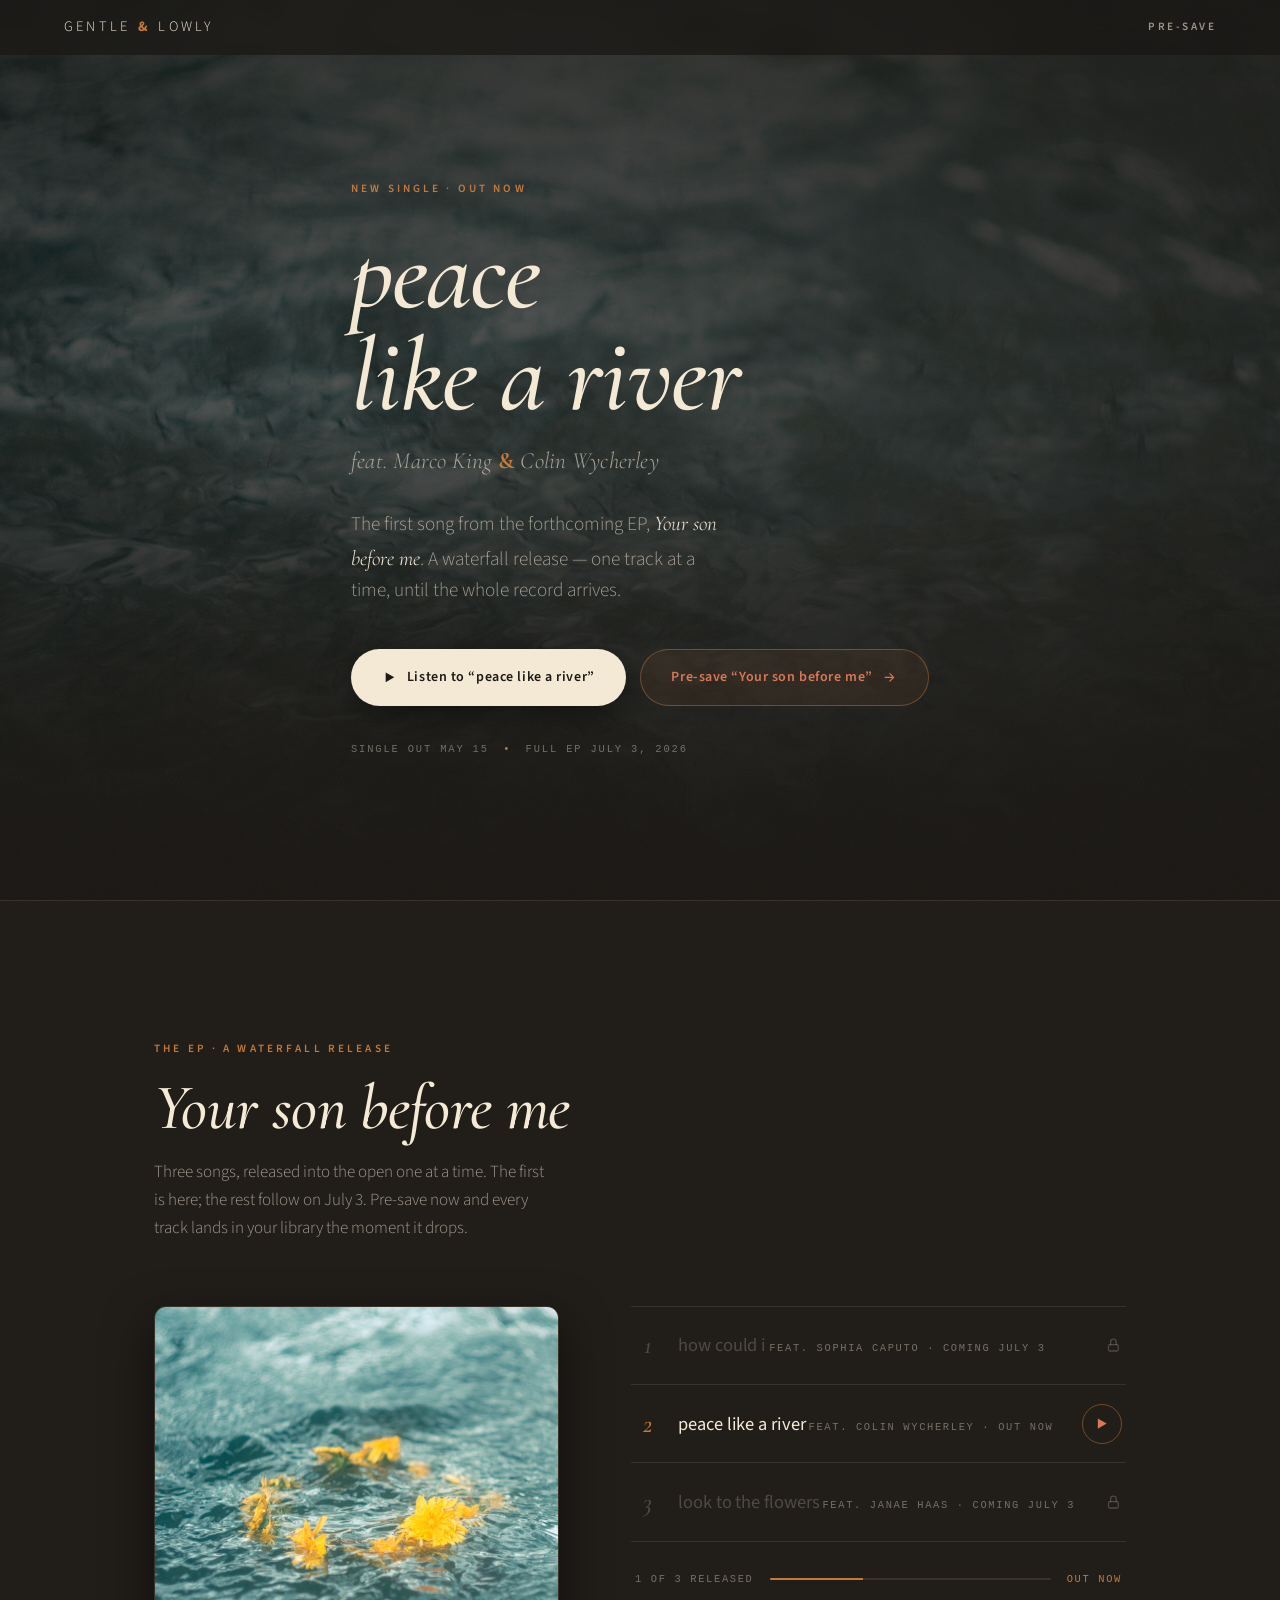
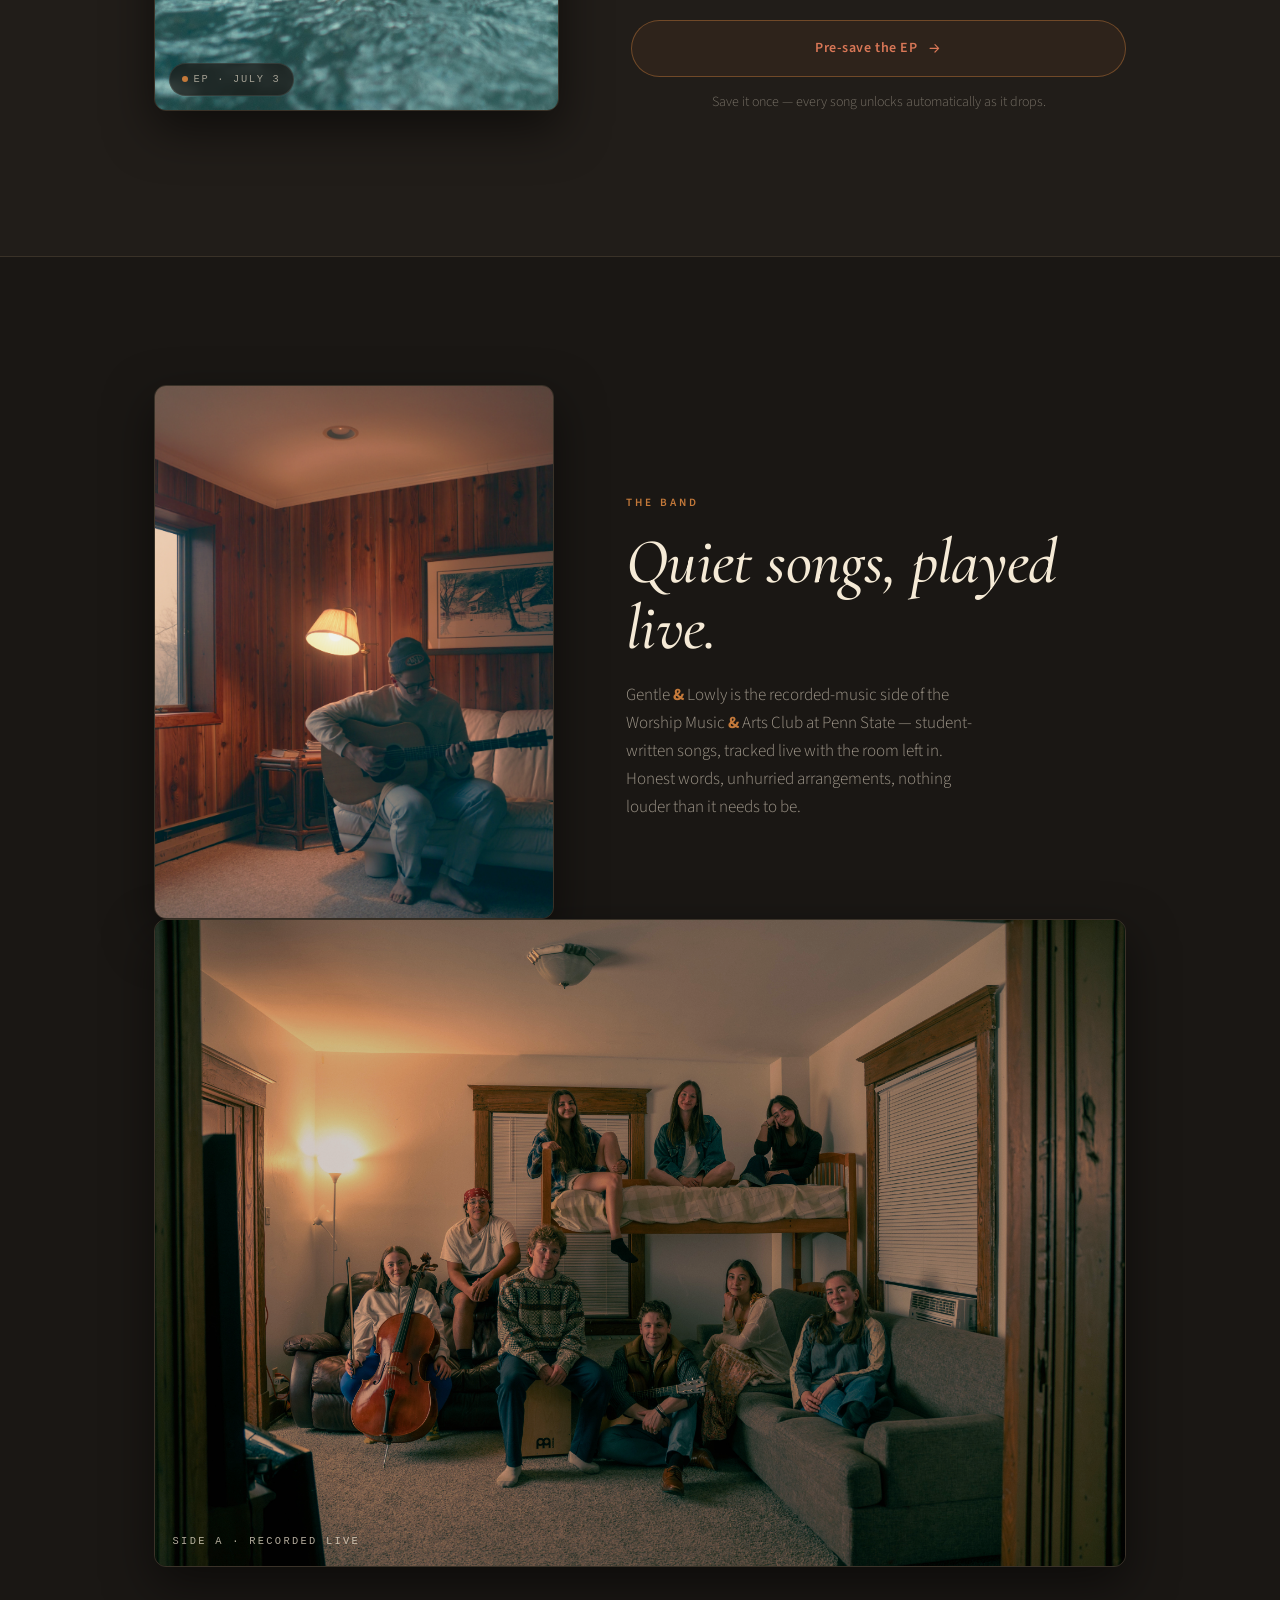
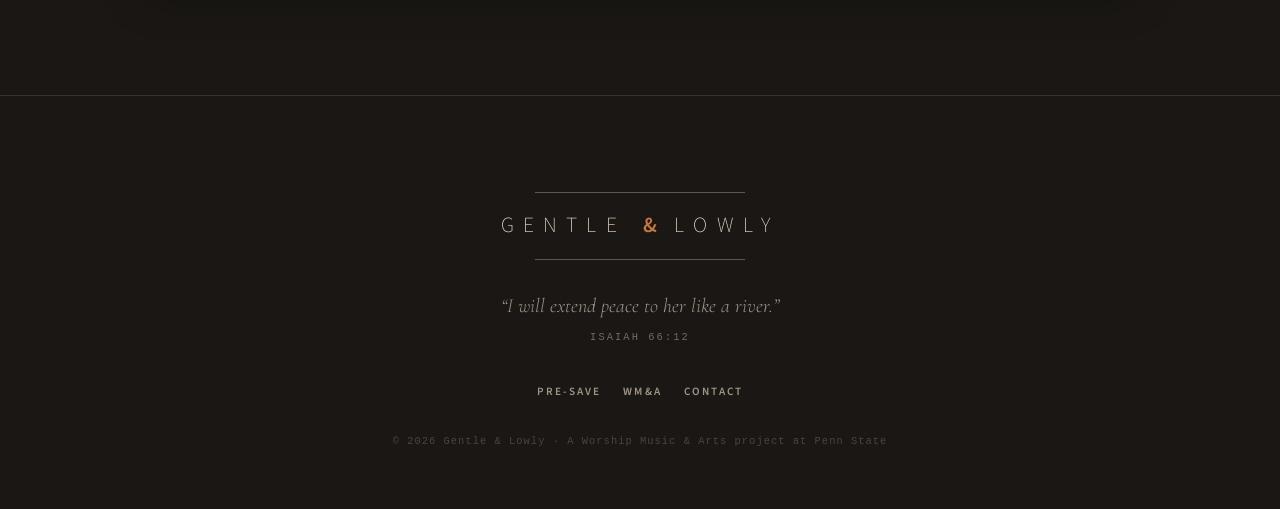
==== index.html @ 9dc660db "Initial build: gentleandlowlyband.com Lightweight static site for Gentle & Lowly's waterfall EP rele" ====
<!DOCTYPE html>
<html lang="en" class="no-js">
<head>
  <meta charset="UTF-8" />
  <!-- Swap no-js → js before paint so animated elements hide only when JS can reveal them. -->
  <script>document.documentElement.classList.replace('no-js','js');</script>
  <meta name="viewport" content="width=device-width, initial-scale=1" />
  <title>Gentle &amp; Lowly — Your son before me</title>
  <meta name="description" content="Gentle &amp; Lowly — the new single 'peace like a river' is out now. The full EP, 'Your son before me', arrives July 3. Pre-save it now." />
  <meta name="theme-color" content="#1a1714" />

  <!-- Open Graph / social -->
  <meta property="og:type" content="music.album" />
  <meta property="og:title" content="Gentle &amp; Lowly — Your son before me" />
  <meta property="og:description" content="'peace like a river' is out now. The EP arrives July 3. Pre-save it." />
  <meta property="og:image" content="img/your-son-before-me.jpg" />
  <meta name="twitter:card" content="summary_large_image" />

  <link rel="icon" href="img/notehead-ripples-white.svg" type="image/svg+xml" />
  <link rel="preload" as="image" href="img/peace-like-a-river.jpg" />
  <link rel="stylesheet" href="css/styles.css" />
</head>
<body>

  <!-- ════════════════════════════ NAV ════════════════════════════ -->
  <nav class="nav" aria-label="Primary">
    <a class="wordmark" href="/" aria-label="Gentle and Lowly — home">
      GENTLE <span class="amp">&amp;</span> LOWLY
    </a>
    <a class="nav__link" href="/presave" target="_blank" rel="noopener">Pre-save</a>
  </nav>

  <!-- ════════════════════════════ HERO (billboard) ════════════════ -->
  <header class="hero">
    <div class="hero__bg" aria-hidden="true"></div>
    <div class="hero__veil" aria-hidden="true"></div>

    <div class="wrap hero__inner">
      <p class="eyebrow hero__eyebrow reveal" data-d="1">New single &middot; Out now</p>

      <h1 class="hero__title reveal" data-d="2">peace<br />like a river</h1>

      <p class="hero__credit reveal" data-d="2">feat. Marco King <span class="amp">&amp;</span> Colin Wycherley</p>

      <p class="hero__sub reveal" data-d="3">
        The first song from the forthcoming EP,
        <em>Your son before me</em>. A waterfall release &mdash;
        one track at a time, until the whole record arrives.
      </p>

      <!-- Dual CTA -->
      <div class="hero__cta reveal" data-d="4">
        <!-- PRIMARY: Listen to the live single. href is the real smartlink
             (no-JS safe); data-listen-link keeps it in sync with LISTEN_URL. -->
        <a class="btn btn--primary"
           href="https://distrokid.com/hyperfollow/gentleandlowly/peace-like-a-river-feat-marco-king--colin-wycherley?ref=release"
           data-listen-link
           target="_blank" rel="noopener">
          <svg class="ico" viewBox="0 0 24 24" fill="none" stroke="currentColor" stroke-width="1.9" stroke-linecap="round" stroke-linejoin="round" aria-hidden="true"><polygon points="6 4 20 12 6 20 6 4" fill="currentColor" stroke="none"/></svg>
          Listen to &ldquo;peace like a river&rdquo;
        </a>

        <!-- SECONDARY: Pre-save the EP (vanity URL → DistroKid HyperFollow) -->
        <a class="btn btn--ghost"
           href="/presave"
           target="_blank" rel="noopener">
          Pre-save &ldquo;Your son before me&rdquo;
          <svg class="ico" viewBox="0 0 24 24" fill="none" stroke="currentColor" stroke-width="1.9" stroke-linecap="round" stroke-linejoin="round" aria-hidden="true"><path d="M5 12h14M13 6l6 6-6 6"/></svg>
        </a>
      </div>

      <p class="hero__meta reveal" data-d="5">
        Single out May 15 <span class="dot">&bull;</span> Full EP July 3, 2026
      </p>
    </div>
  </header>

  <!-- ════════════════════════════ EP HUB (waterfall) ══════════════ -->
  <section class="ep" id="ep" aria-labelledby="ep-title">
    <div class="wrap">
      <div class="ep__head inview">
        <p class="eyebrow">The EP &middot; A waterfall release</p>
        <h2 class="ep__title" id="ep-title">Your son before me</h2>
        <p class="ep__intro">
          Three songs, released into the open one at a time. The first is
          here; the rest follow on July 3. Pre-save now and every track lands
          in your library the moment it drops.
        </p>
      </div>

      <div class="ep__grid">
        <!-- Cover art -->
        <figure class="cover inview" style="margin:0;">
          <img src="img/your-son-before-me.jpg"
               width="927" height="927"
               alt="Your son before me — EP cover. Sunlit water in soft ripples." />
          <figcaption class="cover__tag"><span class="dot"></span> EP &middot; July 3</figcaption>
        </figure>

        <!-- Tracklist + actions -->
        <div class="inview">
          <!--
            ═══ WATERFALL UPDATE POINTS ═══════════════════════════════
            As each track is released, change its <li> from .track--locked
            to .track--live, give it a real href, and swap the lock icon
            for the .track__play circle. Update the .ep__progress width
            (in css/styles.css → .ep__progress .bar > span) and the
            "1 of 3" / countdown copy below.
            ───────────────────────────────────────────────────────────
          -->
          <ol class="tracklist">

            <!-- TRACK 1 — LOCKED / UPCOMING -->
            <li class="track track--locked">
              <span class="track__num">1</span>
              <div class="track__body">
                <span class="track__title">how could i</span>
                <span class="track__meta">feat. Sophia Caputo &middot; Coming July 3</span>
              </div>
              <span class="track__state track__lock" aria-label="Locked — releases July 3">
                <svg class="ico" viewBox="0 0 24 24" fill="none" stroke="currentColor" stroke-width="1.8" stroke-linecap="round" stroke-linejoin="round" aria-hidden="true"><rect x="5" y="11" width="14" height="9" rx="2"/><path d="M8 11V7a4 4 0 0 1 8 0v4"/></svg>
              </span>
            </li>

            <!-- TRACK 2 — RELEASED / LIVE (the first single) -->
            <li class="track track--live"
                onclick="window.openListen && window.openListen(event)">
              <span class="track__num">2</span>
              <a class="track__body"
                 href="https://distrokid.com/hyperfollow/gentleandlowly/peace-like-a-river-feat-marco-king--colin-wycherley?ref=release"
                 data-listen-link target="_blank" rel="noopener"
                 style="text-decoration:none;">
                <span class="track__title">peace like a river</span>
                <span class="track__meta">feat. Colin Wycherley &middot; Out now</span>
              </a>
              <span class="track__state">
                <span class="track__play" aria-label="Play peace like a river">
                  <svg class="ico" viewBox="0 0 24 24" aria-hidden="true"><polygon points="6 4 20 12 6 20 6 4" fill="currentColor"/></svg>
                </span>
              </span>
            </li>

            <!-- TRACK 3 — LOCKED / UPCOMING -->
            <li class="track track--locked">
              <span class="track__num">3</span>
              <div class="track__body">
                <span class="track__title">look to the flowers</span>
                <span class="track__meta">feat. Janae Haas &middot; Coming July 3</span>
              </div>
              <span class="track__state track__lock" aria-label="Locked — releases July 3">
                <svg class="ico" viewBox="0 0 24 24" fill="none" stroke="currentColor" stroke-width="1.8" stroke-linecap="round" stroke-linejoin="round" aria-hidden="true"><rect x="5" y="11" width="14" height="9" rx="2"/><path d="M8 11V7a4 4 0 0 1 8 0v4"/></svg>
              </span>
            </li>
          </ol>

          <!-- Waterfall progress -->
          <div class="ep__progress" aria-hidden="true">
            <span>1 of 3 released</span>
            <span class="bar"><span></span></span>
            <span class="countdown" data-countdown>July 3</span>
          </div>

          <!-- Pre-save EP CTA → DistroKid HyperFollow -->
          <div class="ep__cta">
            <a class="btn btn--ghost"
               href="https://distrokid.com/hyperfollow/gentleandlowly/your-son-before-me?ref=release"
               target="_blank" rel="noopener">
              Pre-save the EP
              <svg class="ico" viewBox="0 0 24 24" fill="none" stroke="currentColor" stroke-width="1.9" stroke-linecap="round" stroke-linejoin="round" aria-hidden="true"><path d="M5 12h14M13 6l6 6-6 6"/></svg>
            </a>
            <p class="ep__note">Save it once &mdash; every song unlocks automatically as it drops.</p>
          </div>
        </div>
      </div>
    </div>
  </section>

  <!-- ════════════════════════════ THE BAND ════════════════════════ -->
  <section class="band" id="band" aria-labelledby="band-title">
    <div class="wrap">
      <div class="band__grid">
        <figure class="band__portrait inview" style="margin:0;">
          <img src="img/guitar.jpg"
               width="540" height="960"
               alt="A Gentle & Lowly member playing acoustic guitar in warm lamplight." />
        </figure>
        <div class="inview">
          <p class="eyebrow">The band</p>
          <h2 class="band__title" id="band-title">Quiet songs, played live.</h2>
          <p class="band__bio">
            Gentle <span class="amp">&amp;</span> Lowly is the recorded-music side of the
            Worship Music <span class="amp">&amp;</span> Arts Club at Penn State &mdash;
            student-written songs, tracked live with the room left in. Honest words,
            unhurried arrangements, nothing louder than it needs to be.
          </p>
        </div>
      </div>

      <figure class="band__wide inview" style="margin:0;">
        <img src="img/band-photo.jpg"
             width="1200" height="800"
             alt="The Gentle & Lowly ensemble gathered in a warm-lit room with their instruments." />
        <figcaption class="band__cap">Side A &middot; recorded live</figcaption>
      </figure>
    </div>
  </section>

  <!-- ════════════════════════════ FOOTER ══════════════════════════ -->
  <footer class="foot">
    <div class="wrap">
      <div class="foot__mark inview">GENTLE <span class="amp">&amp;</span> LOWLY</div>

      <blockquote class="foot__verse inview">
        &ldquo;I will extend peace to her like a river.&rdquo;
        <cite>Isaiah 66:12</cite>
      </blockquote>

      <nav class="foot__links" aria-label="Footer">
        <a href="/presave" target="_blank" rel="noopener">Pre-save</a>
        <a href="https://wmaac.org" target="_blank" rel="noopener">WM&amp;A</a>
        <a href="mailto:hello@wmaac.org">Contact</a>
      </nav>

      <p class="foot__fine">
        &copy; 2026 Gentle &amp; Lowly &middot; A Worship Music &amp; Arts project at Penn State
      </p>
    </div>
  </footer>

  <!-- ──────────────────────────────────────────────────────────────
       Progressive enhancement only. The page is fully functional
       without JS: reveals fall back to visible, the EP CTA is a plain
       link. JS adds the staggered entrance, scroll-in, and countdown.
       ────────────────────────────────────────────────────────────── -->
  <script>
    (function () {
      var doc = document.documentElement;

      // 1 ▸ Listen link — single source of truth for "peace like a river".
      //     Set this to the streaming smartlink once you have it.
      var LISTEN_URL = "https://distrokid.com/hyperfollow/gentleandlowly/peace-like-a-river-feat-marco-king--colin-wycherley?ref=release";
      document.querySelectorAll('[data-listen-link]').forEach(function (a) {
        a.setAttribute('href', LISTEN_URL);
      });
      window.openListen = function (e) {
        if (e.target.closest('a')) return; // let real links handle themselves
        window.open(LISTEN_URL, '_blank', 'noopener');
      };

      // 2 ▸ Orchestrated page-load reveal
      requestAnimationFrame(function () { doc.classList.add('is-ready'); document.body.classList.add('is-ready'); });

      // 3 ▸ Scroll-in for lower sections
      if ('IntersectionObserver' in window) {
        var io = new IntersectionObserver(function (entries) {
          entries.forEach(function (en) {
            if (en.isIntersecting) { en.target.classList.add('seen'); io.unobserve(en.target); }
          });
        }, { threshold: 0.18 });
        document.querySelectorAll('.inview').forEach(function (el) { io.observe(el); });
      } else {
        document.querySelectorAll('.inview').forEach(function (el) { el.classList.add('seen'); });
      }

      // 4 ▸ Sticky-nav hairline on scroll
      var nav = document.querySelector('.nav');
      var onScroll = function () { nav.dataset.scrolled = (window.scrollY > 24) ? 'true' : 'false'; };
      onScroll(); window.addEventListener('scroll', onScroll, { passive: true });

      // 5 ▸ Countdown to the EP drop (quiet, optional)
      var DROP = new Date('2026-07-03T00:00:00');
      var cd = document.querySelector('[data-countdown]');
      if (cd) {
        var days = Math.ceil((DROP - new Date()) / 86400000);
        if (days > 1) cd.textContent = days + ' days';
        else if (days === 1) cd.textContent = 'Tomorrow';
        else cd.textContent = 'Out now';
      }
    })();
  </script>
</body>
</html>
---- css/styles.css ----
/* ============================================================
   GENTLE & LOWLY — gentleandlowlyband.com
   ------------------------------------------------------------
   The music sub-brand of Worship Music & Arts Club (Penn State).
   Espresso canvas · cream ink · amber "&" · Cormorant + Source Sans.
   Whispered, spacious, hymnal. The "&" is the identity.

   Design tokens mirror the WM&A Design System
   (.claude/skills/WMA Design System/colors_and_type.css).
   ============================================================ */

/* ---------- Local variable fonts (offline-safe) ---------- */
@font-face {
  font-family: 'Source Sans 3';
  src: url('../fonts/SourceSans3-VariableFont_wght.ttf') format('truetype-variations');
  font-weight: 200 900; font-style: normal; font-display: swap;
}
@font-face {
  font-family: 'Source Sans 3';
  src: url('../fonts/SourceSans3-Italic-VariableFont_wght.ttf') format('truetype-variations');
  font-weight: 200 900; font-style: italic; font-display: swap;
}
@font-face {
  font-family: 'Cormorant Garamond';
  src: url('../fonts/CormorantGaramond-VariableFont_wght.ttf') format('truetype-variations');
  font-weight: 300 700; font-style: normal; font-display: swap;
}
@font-face {
  font-family: 'Cormorant Garamond';
  src: url('../fonts/CormorantGaramond-Italic-VariableFont_wght.ttf') format('truetype-variations');
  font-weight: 300 700; font-style: italic; font-display: swap;
}

/* ---------- Tokens ---------- */
:root {
  /* G&L palette */
  --espresso:     #1a1714;   /* canvas */
  --espresso-2:   #211d19;   /* deeper section break */
  --card:         #242019;   /* elevated surface */
  --border:       #3a3228;   /* warm-brown hairline */
  --border-soft:  rgba(245, 234, 214, 0.10);
  --cream:        #f5ead6;   /* ink */
  --cream-2:      rgba(245, 234, 214, 0.60);  /* body / secondary */
  --cream-3:      rgba(245, 234, 214, 0.40);  /* captions */
  --cream-4:      rgba(245, 234, 214, 0.22);  /* faint / locked */
  --amber:        #c4793a;   /* the "&", accent, hover */
  --amber-bright: #d97757;   /* lift on hover */

  /* type */
  --font-display: 'Cormorant Garamond', Georgia, 'Times New Roman', serif;
  --font-body:    'Source Sans 3', -apple-system, BlinkMacSystemFont, 'Segoe UI', system-ui, sans-serif;
  --font-mono:    ui-monospace, 'SF Mono', 'Courier New', monospace;

  /* fluid scale — display leans large, body small/quiet */
  --fs-hero:    clamp(2.8rem, 9vw, 6.5rem);
  --fs-display: clamp(2.2rem, 5.5vw, 4rem);
  --fs-h3:      clamp(1.1rem, 2.4vw, 1.4rem);
  --fs-body:    1.0625rem;
  --fs-sm:      0.875rem;
  --fs-eyebrow: 0.7rem;
  --fs-micro:   0.65rem;

  /* motion */
  --ease:       cubic-bezier(0.4, 0, 0.2, 1);
  --ease-out:   cubic-bezier(0.22, 1, 0.36, 1);
  --dur:        220ms;
  --dur-slow:   520ms;

  /* rhythm */
  --max:  1100px;
  --gut:  clamp(1.25rem, 5vw, 4rem);
}

/* ---------- Reset ---------- */
*, *::before, *::after { box-sizing: border-box; }
html { -webkit-text-size-adjust: 100%; scroll-behavior: smooth; }
body {
  margin: 0;
  background: var(--espresso);
  color: var(--cream);
  font-family: var(--font-body);
  font-size: var(--fs-body);
  font-weight: 300;
  line-height: 1.65;
  -webkit-font-smoothing: antialiased;
  -moz-osx-font-smoothing: grayscale;
  text-rendering: optimizeLegibility;
  overflow-x: hidden;
}
img { display: block; max-width: 100%; height: auto; }
a { color: inherit; text-decoration: none; }
::selection { background: var(--amber); color: var(--espresso); }

/* Paper-grain overlay — material, not gradient. Fixed, non-interactive. */
body::after {
  content: "";
  position: fixed; inset: 0;
  pointer-events: none;
  z-index: 9;
  opacity: 0.035;
  background-image: url("data:image/svg+xml,%3Csvg xmlns='http://www.w3.org/2000/svg' width='160' height='160'%3E%3Cfilter id='n'%3E%3CfeTurbulence type='fractalNoise' baseFrequency='0.85' numOctaves='3' stitchTiles='stitch'/%3E%3C/filter%3E%3Crect width='100%25' height='100%25' filter='url(%23n)'/%3E%3C/svg%3E");
}

/* ---------- Shared atoms ---------- */
.eyebrow {
  font-family: var(--font-body);
  font-size: var(--fs-eyebrow);
  font-weight: 600;
  letter-spacing: 0.28em;
  text-transform: uppercase;
  color: var(--amber);
}
.eyebrow .amp { color: var(--amber); font-weight: 700; }

.amp { color: var(--amber); font-weight: 700; }  /* the hero glyph */

.wrap { max-width: var(--max); margin-inline: auto; padding-inline: var(--gut); }

/* ---------- Wordmark (canonical G&L compact) ---------- */
.wordmark {
  font-family: var(--font-body);
  font-weight: 300;
  letter-spacing: 0.22em;
  text-transform: uppercase;
  color: var(--cream);
  font-size: 0.9rem;
  line-height: 1;
  white-space: nowrap;
}
.wordmark .amp { margin: 0 0.1em; }

/* ============================================================
   NAV — minimal sticky bar
   ============================================================ */
.nav {
  position: fixed; top: 0; left: 0; right: 0;
  z-index: 20;
  display: flex; align-items: center; justify-content: space-between;
  padding: 1.1rem var(--gut);
  background: rgba(26, 23, 20, 0.72);
  backdrop-filter: blur(12px);
  -webkit-backdrop-filter: blur(12px);
  border-bottom: 1px solid transparent;
  transition: border-color var(--dur) var(--ease), background var(--dur) var(--ease);
}
.nav[data-scrolled="true"] { border-bottom-color: var(--border); }
.nav__link {
  font-size: var(--fs-eyebrow);
  font-weight: 600;
  letter-spacing: 0.22em;
  text-transform: uppercase;
  color: var(--cream-2);
  transition: color var(--dur) var(--ease);
}
.nav__link:hover { color: var(--amber); }

/* ============================================================
   HERO — the billboard
   ============================================================ */
.hero {
  position: relative;
  min-height: 100svh;
  display: flex; align-items: center;
  padding: 8rem 0 5rem;
  overflow: hidden;
}
/* atmospheric water image — low opacity, heavy espresso vignette so
   the type stays high-contrast and distraction-free */
.hero__bg {
  position: absolute; inset: 0;
  background: url('../img/peace-like-a-river.jpg') center 38% / cover no-repeat;
  opacity: 0.5;
  transform: scale(1.06);
  animation: drift 26s var(--ease) infinite alternate;
  z-index: 0;
}
.hero__veil {
  position: absolute; inset: 0; z-index: 1;
  background:
    radial-gradient(120% 90% at 30% 40%, transparent 0%, rgba(26,23,20,0.55) 60%, rgba(26,23,20,0.92) 100%),
    linear-gradient(180deg, rgba(26,23,20,0.55) 0%, rgba(26,23,20,0.35) 45%, var(--espresso) 100%);
}
.hero__inner { position: relative; z-index: 2; max-width: 760px; }

.hero__eyebrow { margin: 0 0 1.6rem; }
.hero__title {
  font-family: var(--font-display);
  font-style: italic;
  font-weight: 500;
  font-size: var(--fs-hero);
  line-height: 0.98;
  letter-spacing: -0.01em;
  margin: 0;
  color: var(--cream);
  text-shadow: 0 2px 40px rgba(0,0,0,0.45);
}
.hero__sub {
  margin: 1.6rem 0 0;
  max-width: 42ch;
  font-weight: 300;
  font-size: clamp(1rem, 2vw, 1.2rem);
  color: var(--cream-2);
}
.hero__sub em { font-family: var(--font-display); font-style: italic; color: var(--cream); font-size: 1.1em; }
.hero__credit {
  margin: 0.9rem 0 0;
  font-family: var(--font-display);
  font-style: italic;
  font-size: clamp(1.05rem, 2.4vw, 1.45rem);
  color: var(--cream-2);
  letter-spacing: 0.01em;
}
.hero__credit .amp { font-style: normal; }

.hero__cta {
  display: flex; flex-wrap: wrap; gap: 0.9rem;
  margin-top: 2.6rem;
}
.hero__meta {
  margin-top: 2.2rem;
  font-family: var(--font-mono);
  font-size: var(--fs-micro);
  letter-spacing: 0.18em;
  text-transform: uppercase;
  color: var(--cream-3);
}
.hero__meta .dot { color: var(--amber); margin: 0 0.6em; }

/* ---------- Buttons ---------- */
.btn {
  --pad-y: 1rem; --pad-x: 1.9rem;
  display: inline-flex; align-items: center; gap: 0.7em;
  padding: var(--pad-y) var(--pad-x);
  border-radius: 9999px;
  font-family: var(--font-body);
  font-size: var(--fs-sm);
  font-weight: 600;
  letter-spacing: 0.04em;
  cursor: pointer;
  border: 1px solid transparent;
  transition: transform var(--dur) var(--ease),
              background var(--dur) var(--ease),
              color var(--dur) var(--ease),
              border-color var(--dur) var(--ease),
              box-shadow var(--dur) var(--ease);
  will-change: transform;
}
.btn:hover { transform: translateY(-2px); }
.btn:focus-visible { outline: none; box-shadow: 0 0 0 3px rgba(196,121,58,0.5); }
.btn .ico { width: 1.05em; height: 1.05em; flex-shrink: 0; }

/* primary — cream solid, max contrast (Listen now) */
.btn--primary {
  background: var(--cream);
  color: var(--espresso);
  box-shadow: 0 8px 32px rgba(0,0,0,0.45);
}
.btn--primary:hover { background: var(--amber-bright); color: var(--espresso); }

/* secondary — amber ghost (Pre-save) */
.btn--ghost {
  background: rgba(196,121,58,0.08);
  color: var(--amber-bright);
  border-color: rgba(196,121,58,0.45);
}
.btn--ghost:hover {
  background: var(--amber);
  border-color: var(--amber);
  color: var(--espresso);
}

/* ============================================================
   EP HUB — the waterfall section
   ============================================================ */
.ep {
  position: relative;
  padding: clamp(4rem, 10vw, 8rem) 0;
  background: var(--espresso-2);
  border-top: 1px solid var(--border);
}
.ep__head { max-width: 640px; margin-bottom: clamp(2.5rem, 6vw, 4rem); }
.ep__title {
  font-family: var(--font-display);
  font-style: italic;
  font-weight: 500;
  font-size: var(--fs-display);
  line-height: 1.02;
  letter-spacing: -0.01em;
  margin: 1rem 0 0;
}
.ep__intro { margin: 1.1rem 0 0; max-width: 50ch; color: var(--cream-2); font-weight: 300; }

.ep__grid {
  display: grid;
  grid-template-columns: minmax(0, 0.9fr) minmax(0, 1.1fr);
  gap: clamp(2rem, 6vw, 4.5rem);
  align-items: start;
}

/* cover art — minimalist square frame */
.cover {
  position: relative;
  border-radius: 12px;
  overflow: hidden;
  border: 1px solid var(--border);
  box-shadow: 0 18px 48px rgba(0,0,0,0.55);
  aspect-ratio: 1 / 1;
  background: var(--card);
}
.cover img { width: 100%; height: 100%; object-fit: cover; }
.cover__tag {
  position: absolute; left: 0.85rem; bottom: 0.85rem;
  display: inline-flex; align-items: center; gap: 0.5em;
  padding: 0.45rem 0.8rem;
  border-radius: 9999px;
  background: rgba(26,23,20,0.72);
  backdrop-filter: blur(8px); -webkit-backdrop-filter: blur(8px);
  font-family: var(--font-mono);
  font-size: var(--fs-micro);
  letter-spacing: 0.16em;
  text-transform: uppercase;
  color: var(--cream-2);
  border: 1px solid var(--border-soft);
}
.cover__tag .dot { width: 6px; height: 6px; border-radius: 50%; background: var(--amber); }

/* ---------- Tracklist ---------- */
.tracklist { list-style: none; margin: 0; padding: 0; }
.track {
  display: flex; align-items: center; gap: 1.1rem;
  padding: 1.1rem 0.25rem;
  border-bottom: 1px solid var(--border-soft);
  transition: padding-left var(--dur) var(--ease);
}
.track:first-child { border-top: 1px solid var(--border-soft); }
.track__num {
  font-family: var(--font-display);
  font-style: italic;
  font-size: 1.6rem;
  font-weight: 500;
  color: var(--cream-3);
  width: 1.6rem; flex-shrink: 0; text-align: center;
}
.track__body { flex: 1; min-width: 0; }
.track__title {
  font-size: 1.15rem;
  font-weight: 400;
  letter-spacing: -0.005em;
  color: var(--cream);
}
.track__meta {
  font-family: var(--font-mono);
  font-size: var(--fs-micro);
  letter-spacing: 0.16em;
  text-transform: uppercase;
  color: var(--cream-3);
  margin-top: 0.25rem;
}
.track__state { flex-shrink: 0; display: inline-flex; align-items: center; }

/* active / released track is a link */
.track--live { cursor: pointer; }
.track--live:hover { padding-left: 0.9rem; }
.track--live:hover .track__title { color: var(--amber-bright); }
.track--live .track__num { color: var(--amber); }
.track--live .track__play {
  width: 2.5rem; height: 2.5rem; border-radius: 50%;
  display: grid; place-items: center;
  border: 1px solid rgba(196,121,58,0.5);
  color: var(--amber-bright);
  transition: background var(--dur) var(--ease), color var(--dur) var(--ease), border-color var(--dur) var(--ease);
}
.track--live:hover .track__play { background: var(--amber); color: var(--espresso); border-color: var(--amber); }
.track--live .track__play .ico { width: 0.95rem; height: 0.95rem; }

/* locked / upcoming tracks */
.track--locked { color: var(--cream-4); }
.track--locked .track__num,
.track--locked .track__title { color: var(--cream-4); }
.track--locked .track__lock { color: var(--cream-4); }
.track--locked .track__lock .ico { width: 1.05rem; height: 1.05rem; }

/* waterfall progress + EP CTA */
.ep__progress {
  display: flex; align-items: center; gap: 1rem;
  margin: 1.8rem 0.25rem 2rem;
  font-family: var(--font-mono);
  font-size: var(--fs-micro);
  letter-spacing: 0.16em;
  text-transform: uppercase;
  color: var(--cream-3);
}
.ep__progress .bar {
  flex: 1; height: 2px; border-radius: 2px;
  background: var(--border);
  position: relative; overflow: hidden;
}
.ep__progress .bar > span {
  position: absolute; inset: 0 auto 0 0;
  width: 33.3%;
  background: var(--amber);
}
.ep__progress .countdown { color: var(--amber); }

.ep__cta { margin-top: 0.5rem; }
.ep__cta .btn { width: 100%; justify-content: center; }
.ep__note {
  margin-top: 0.9rem;
  font-size: var(--fs-sm);
  color: var(--cream-3);
  text-align: center;
}

/* ============================================================
   THE BAND
   ============================================================ */
.band {
  padding: clamp(4rem, 10vw, 8rem) 0;
  border-top: 1px solid var(--border);
}
.band__grid {
  display: grid;
  grid-template-columns: 0.8fr 1fr;
  gap: clamp(2rem, 6vw, 4.5rem);
  align-items: center;
}
.band__portrait {
  border-radius: 12px; overflow: hidden;
  border: 1px solid var(--border);
  box-shadow: 0 18px 48px rgba(0,0,0,0.5);
  aspect-ratio: 3 / 4; background: var(--card);
}
.band__portrait img { width: 100%; height: 100%; object-fit: cover; object-position: center 22%; filter: brightness(0.95); }
.band__title {
  font-family: var(--font-display);
  font-style: italic; font-weight: 500;
  font-size: var(--fs-display);
  line-height: 1.04; letter-spacing: -0.01em;
  margin: 1rem 0 0;
}
.band__bio { margin: 1.2rem 0 0; max-width: 46ch; color: var(--cream-2); font-weight: 300; }
.band__wide {
  position: relative;
  margin-top: clamp(2rem, 5vw, 3.5rem);
  border-radius: 12px; overflow: hidden;
  border: 1px solid var(--border);
  box-shadow: 0 18px 48px rgba(0,0,0,0.5);
}
.band__wide img { width: 100%; height: auto; display: block; filter: brightness(0.82); }
.band__cap {
  position: absolute; left: 1.1rem; bottom: 1rem;
  font-family: var(--font-mono);
  font-size: var(--fs-micro);
  letter-spacing: 0.22em; text-transform: uppercase;
  color: rgba(245,234,214,0.72);
}

/* ============================================================
   FOOTER
   ============================================================ */
.foot {
  padding: clamp(3.5rem, 8vw, 6rem) 0 3rem;
  border-top: 1px solid var(--border);
  text-align: center;
}
/* record-label lockup with rules above + below */
.foot__mark {
  font-family: var(--font-body);
  font-weight: 200;
  font-size: clamp(1rem, 3vw, 1.35rem);
  letter-spacing: 0.42em;
  text-transform: uppercase;
  color: var(--cream);
  display: inline-block;
  padding: 1rem 0;
  position: relative;
}
.foot__mark .amp { font-weight: 600; margin: 0 0.2em; letter-spacing: 0; }
.foot__mark::before, .foot__mark::after {
  content: ""; position: absolute; left: 12%; right: 12%; height: 1px;
  background: rgba(245,234,214,0.30);
}
.foot__mark::before { top: 0; }
.foot__mark::after { bottom: 0; }

.foot__verse {
  font-family: var(--font-display);
  font-style: italic;
  font-size: 1.25rem;
  color: var(--cream-2);
  max-width: 36ch;
  margin: 2rem auto 0;
  line-height: 1.4;
}
.foot__verse cite {
  display: block; margin-top: 0.6rem;
  font-family: var(--font-mono); font-style: normal;
  font-size: var(--fs-micro); letter-spacing: 0.2em; text-transform: uppercase;
  color: var(--cream-3);
}
.foot__links {
  margin-top: 2.4rem;
  display: flex; flex-wrap: wrap; gap: 1.4rem;
  justify-content: center;
  font-size: var(--fs-eyebrow);
  font-weight: 600; letter-spacing: 0.18em; text-transform: uppercase;
}
.foot__links a { color: var(--cream-2); transition: color var(--dur) var(--ease); }
.foot__links a:hover { color: var(--amber); }
.foot__fine {
  margin-top: 2rem;
  font-family: var(--font-mono);
  font-size: var(--fs-micro);
  letter-spacing: 0.1em;
  color: var(--cream-4);
}

/* ============================================================
   PAGE-LOAD REVEAL (one orchestrated entrance)
   ============================================================ */
/* Hidden only when JS is present — no-JS users see everything immediately. */
.js .reveal { opacity: 0; transform: translateY(18px); }
.is-ready .reveal {
  animation: rise var(--dur-slow) var(--ease-out) forwards;
}
.is-ready .reveal[data-d="1"] { animation-delay: 0.05s; }
.is-ready .reveal[data-d="2"] { animation-delay: 0.18s; }
.is-ready .reveal[data-d="3"] { animation-delay: 0.31s; }
.is-ready .reveal[data-d="4"] { animation-delay: 0.44s; }
.is-ready .reveal[data-d="5"] { animation-delay: 0.57s; }

/* scroll-in for lower sections — only hidden when JS can reveal them */
.inview { transition: opacity 0.7s var(--ease-out), transform 0.7s var(--ease-out); }
.js .inview { opacity: 0; transform: translateY(24px); }
.inview.seen { opacity: 1; transform: none; }

@keyframes rise { to { opacity: 1; transform: none; } }
@keyframes drift { from { transform: scale(1.06) translateY(0); } to { transform: scale(1.12) translateY(-2%); } }

/* ============================================================
   RESPONSIVE
   ============================================================ */
@media (max-width: 760px) {
  .ep__grid { grid-template-columns: 1fr; }
  .band__grid { grid-template-columns: 1fr; }
  .band__portrait { max-width: 340px; aspect-ratio: 4 / 5; }
  .cover { max-width: 380px; }
  .hero__cta { gap: 0.75rem; }
  .hero__cta .btn { flex: 1 1 100%; justify-content: center; }
}

@media (prefers-reduced-motion: reduce) {
  *, *::before, *::after { animation: none !important; transition: none !important; }
  .reveal, .inview { opacity: 1 !important; transform: none !important; }
  html { scroll-behavior: auto; }
}
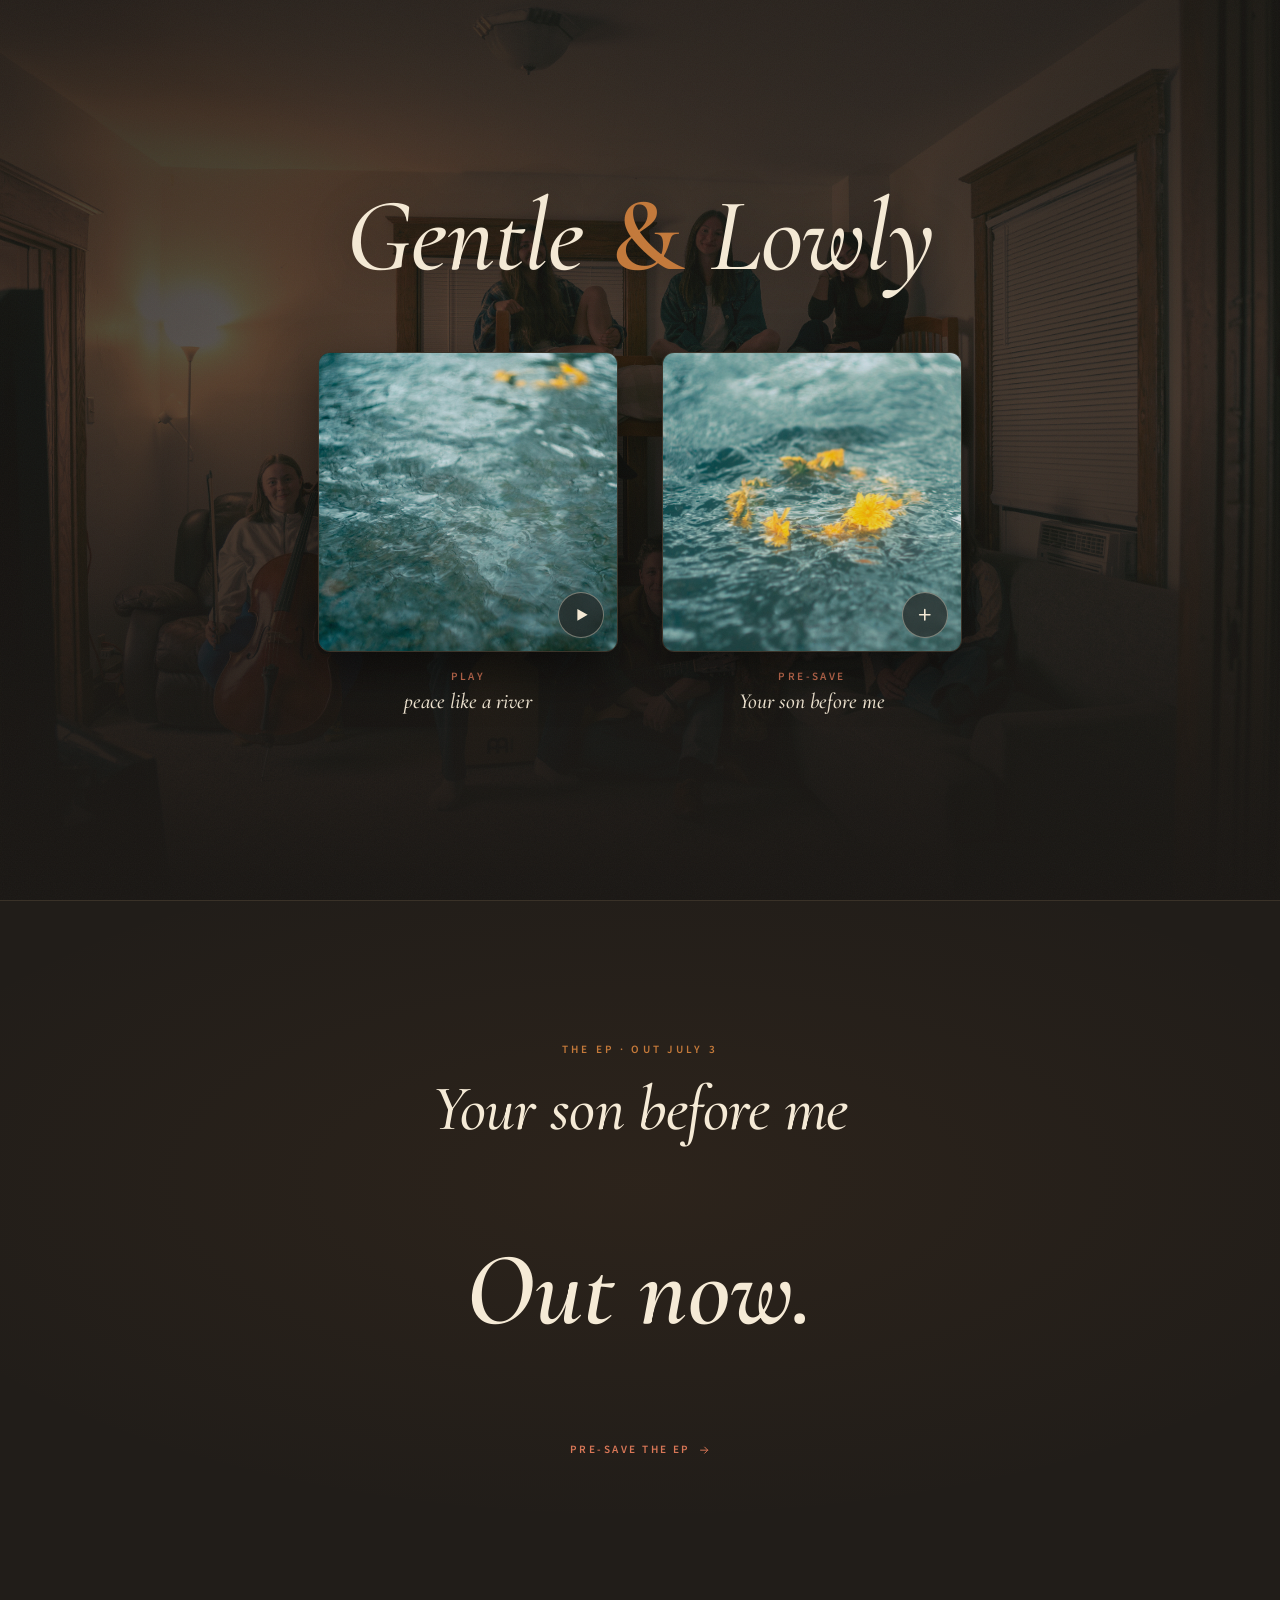
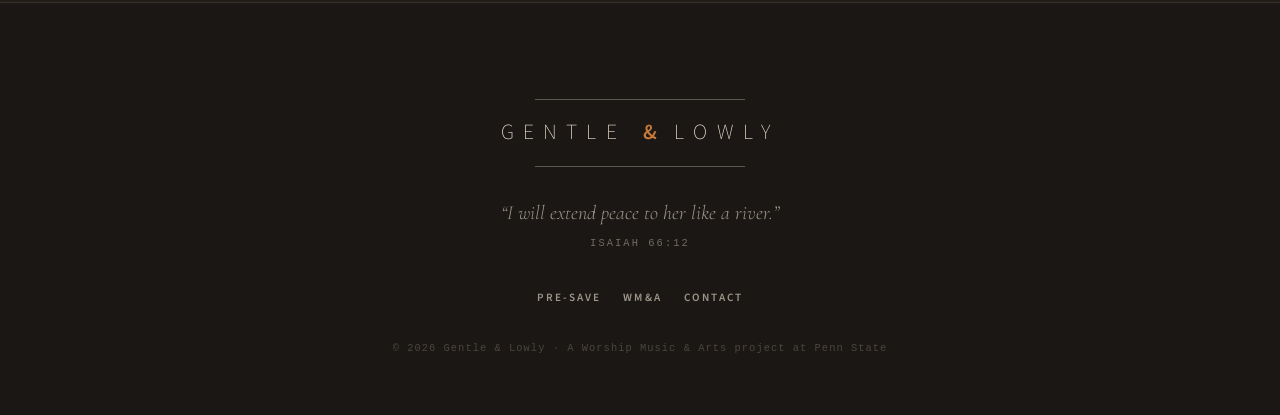
==== commit 4042f557: "Redesign: cover-led hero, countdown, trimmed to essentials - Hero is now the band photo + "Gentle & " ====
--- a/index.html
+++ b/index.html
@@ -22,186 +22,76 @@
 </head>
 <body>
 
-  <!-- ════════════════════════════ NAV ════════════════════════════ -->
-  <nav class="nav" aria-label="Primary">
-    <a class="wordmark" href="/" aria-label="Gentle and Lowly — home">
-      GENTLE <span class="amp">&amp;</span> LOWLY
-    </a>
-    <a class="nav__link" href="/presave" target="_blank" rel="noopener">Pre-save</a>
-  </nav>
-
-  <!-- ════════════════════════════ HERO (billboard) ════════════════ -->
+  <!-- ════════════════════════════ HERO ════════════════════════════ -->
   <header class="hero">
     <div class="hero__bg" aria-hidden="true"></div>
     <div class="hero__veil" aria-hidden="true"></div>
 
     <div class="wrap hero__inner">
-      <p class="eyebrow hero__eyebrow reveal" data-d="1">New single &middot; Out now</p>
+      <h1 class="hero__wordmark reveal" data-d="1">Gentle <span class="amp">&amp;</span> Lowly</h1>
 
-      <h1 class="hero__title reveal" data-d="2">peace<br />like a river</h1>
-
-      <p class="hero__credit reveal" data-d="2">feat. Marco King <span class="amp">&amp;</span> Colin Wycherley</p>
-
-      <p class="hero__sub reveal" data-d="3">
-        The first song from the forthcoming EP,
-        <em>Your son before me</em>. A waterfall release &mdash;
-        one track at a time, until the whole record arrives.
-      </p>
-
-      <!-- Dual CTA -->
-      <div class="hero__cta reveal" data-d="4">
-        <!-- PRIMARY: Listen to the live single. href is the real smartlink
-             (no-JS safe); data-listen-link keeps it in sync with LISTEN_URL. -->
-        <a class="btn btn--primary"
+      <!-- Main CTA: the two album covers -->
+      <div class="releases reveal" data-d="2">
+        <!-- Single — Play -->
+        <a class="release"
            href="https://distrokid.com/hyperfollow/gentleandlowly/peace-like-a-river-feat-marco-king--colin-wycherley?ref=release"
-           data-listen-link
-           target="_blank" rel="noopener">
-          <svg class="ico" viewBox="0 0 24 24" fill="none" stroke="currentColor" stroke-width="1.9" stroke-linecap="round" stroke-linejoin="round" aria-hidden="true"><polygon points="6 4 20 12 6 20 6 4" fill="currentColor" stroke="none"/></svg>
-          Listen to &ldquo;peace like a river&rdquo;
+           data-listen-link target="_blank" rel="noopener">
+          <span class="release__cover">
+            <img src="img/peace-like-a-river.jpg" width="600" height="600"
+                 alt="peace like a river — single cover" />
+            <span class="release__badge">
+              <svg class="ico" viewBox="0 0 24 24" aria-hidden="true"><polygon points="6 4 20 12 6 20 6 4" fill="currentColor"/></svg>
+            </span>
+          </span>
+          <span class="release__label">
+            <span class="release__action">Play</span>
+            <span class="release__title">peace like a river</span>
+          </span>
         </a>
 
-        <!-- SECONDARY: Pre-save the EP (vanity URL → DistroKid HyperFollow) -->
-        <a class="btn btn--ghost"
-           href="/presave"
-           target="_blank" rel="noopener">
-          Pre-save &ldquo;Your son before me&rdquo;
-          <svg class="ico" viewBox="0 0 24 24" fill="none" stroke="currentColor" stroke-width="1.9" stroke-linecap="round" stroke-linejoin="round" aria-hidden="true"><path d="M5 12h14M13 6l6 6-6 6"/></svg>
+        <!-- EP — Pre-save -->
+        <a class="release"
+           href="/presave" target="_blank" rel="noopener">
+          <span class="release__cover">
+            <img src="img/your-son-before-me.jpg" width="600" height="600"
+                 alt="Your son before me — EP cover" />
+            <span class="release__badge release__badge--plus">
+              <svg class="ico" viewBox="0 0 24 24" fill="none" stroke="currentColor" stroke-width="2.2" stroke-linecap="round" aria-hidden="true"><path d="M12 5v14M5 12h14"/></svg>
+            </span>
+          </span>
+          <span class="release__label">
+            <span class="release__action">Pre-save</span>
+            <span class="release__title">Your son before me</span>
+          </span>
         </a>
       </div>
-
-      <p class="hero__meta reveal" data-d="5">
-        Single out May 15 <span class="dot">&bull;</span> Full EP July 3, 2026
-      </p>
     </div>
   </header>
 
-  <!-- ════════════════════════════ EP HUB (waterfall) ══════════════ -->
-  <section class="ep" id="ep" aria-labelledby="ep-title">
+  <!-- ════════════════════════════ COUNTDOWN ═══════════════════════ -->
+  <section class="cd" id="countdown" aria-labelledby="cd-title">
     <div class="wrap">
-      <div class="ep__head inview">
-        <p class="eyebrow">The EP &middot; A waterfall release</p>
-        <h2 class="ep__title" id="ep-title">Your son before me</h2>
-        <p class="ep__intro">
-          Three songs, released into the open one at a time. The first is
-          here; the rest follow on July 3. Pre-save now and every track lands
-          in your library the moment it drops.
-        </p>
+      <p class="eyebrow cd__eyebrow inview">The EP &middot; out July 3</p>
+      <h2 class="cd__title inview" id="cd-title">Your son before me</h2>
+
+      <!-- Live countdown. Falls back to the static date if JS is off. -->
+      <div class="cd__clock inview" data-countdown role="timer" aria-label="Time until release">
+        <div class="cd__unit"><span class="cd__num" data-cd="days">--</span><span class="cd__lab">Days</span></div>
+        <span class="cd__sep">:</span>
+        <div class="cd__unit"><span class="cd__num" data-cd="hours">--</span><span class="cd__lab">Hours</span></div>
+        <span class="cd__sep">:</span>
+        <div class="cd__unit"><span class="cd__num" data-cd="mins">--</span><span class="cd__lab">Minutes</span></div>
+        <span class="cd__sep">:</span>
+        <div class="cd__unit"><span class="cd__num" data-cd="secs">--</span><span class="cd__lab">Seconds</span></div>
       </div>
 
-      <div class="ep__grid">
-        <!-- Cover art -->
-        <figure class="cover inview" style="margin:0;">
-          <img src="img/your-son-before-me.jpg"
-               width="927" height="927"
-               alt="Your son before me — EP cover. Sunlit water in soft ripples." />
-          <figcaption class="cover__tag"><span class="dot"></span> EP &middot; July 3</figcaption>
-        </figure>
+      <p class="cd__live">Out now.</p>
 
-        <!-- Tracklist + actions -->
-        <div class="inview">
-          <!--
-            ═══ WATERFALL UPDATE POINTS ═══════════════════════════════
-            As each track is released, change its <li> from .track--locked
-            to .track--live, give it a real href, and swap the lock icon
-            for the .track__play circle. Update the .ep__progress width
-            (in css/styles.css → .ep__progress .bar > span) and the
-            "1 of 3" / countdown copy below.
-            ───────────────────────────────────────────────────────────
-          -->
-          <ol class="tracklist">
-
-            <!-- TRACK 1 — LOCKED / UPCOMING -->
-            <li class="track track--locked">
-              <span class="track__num">1</span>
-              <div class="track__body">
-                <span class="track__title">how could i</span>
-                <span class="track__meta">feat. Sophia Caputo &middot; Coming July 3</span>
-              </div>
-              <span class="track__state track__lock" aria-label="Locked — releases July 3">
-                <svg class="ico" viewBox="0 0 24 24" fill="none" stroke="currentColor" stroke-width="1.8" stroke-linecap="round" stroke-linejoin="round" aria-hidden="true"><rect x="5" y="11" width="14" height="9" rx="2"/><path d="M8 11V7a4 4 0 0 1 8 0v4"/></svg>
-              </span>
-            </li>
-
-            <!-- TRACK 2 — RELEASED / LIVE (the first single) -->
-            <li class="track track--live"
-                onclick="window.openListen && window.openListen(event)">
-              <span class="track__num">2</span>
-              <a class="track__body"
-                 href="https://distrokid.com/hyperfollow/gentleandlowly/peace-like-a-river-feat-marco-king--colin-wycherley?ref=release"
-                 data-listen-link target="_blank" rel="noopener"
-                 style="text-decoration:none;">
-                <span class="track__title">peace like a river</span>
-                <span class="track__meta">feat. Colin Wycherley &middot; Out now</span>
-              </a>
-              <span class="track__state">
-                <span class="track__play" aria-label="Play peace like a river">
-                  <svg class="ico" viewBox="0 0 24 24" aria-hidden="true"><polygon points="6 4 20 12 6 20 6 4" fill="currentColor"/></svg>
-                </span>
-              </span>
-            </li>
-
-            <!-- TRACK 3 — LOCKED / UPCOMING -->
-            <li class="track track--locked">
-              <span class="track__num">3</span>
-              <div class="track__body">
-                <span class="track__title">look to the flowers</span>
-                <span class="track__meta">feat. Janae Haas &middot; Coming July 3</span>
-              </div>
-              <span class="track__state track__lock" aria-label="Locked — releases July 3">
-                <svg class="ico" viewBox="0 0 24 24" fill="none" stroke="currentColor" stroke-width="1.8" stroke-linecap="round" stroke-linejoin="round" aria-hidden="true"><rect x="5" y="11" width="14" height="9" rx="2"/><path d="M8 11V7a4 4 0 0 1 8 0v4"/></svg>
-              </span>
-            </li>
-          </ol>
-
-          <!-- Waterfall progress -->
-          <div class="ep__progress" aria-hidden="true">
-            <span>1 of 3 released</span>
-            <span class="bar"><span></span></span>
-            <span class="countdown" data-countdown>July 3</span>
-          </div>
-
-          <!-- Pre-save EP CTA → DistroKid HyperFollow -->
-          <div class="ep__cta">
-            <a class="btn btn--ghost"
-               href="https://distrokid.com/hyperfollow/gentleandlowly/your-son-before-me?ref=release"
-               target="_blank" rel="noopener">
-              Pre-save the EP
-              <svg class="ico" viewBox="0 0 24 24" fill="none" stroke="currentColor" stroke-width="1.9" stroke-linecap="round" stroke-linejoin="round" aria-hidden="true"><path d="M5 12h14M13 6l6 6-6 6"/></svg>
-            </a>
-            <p class="ep__note">Save it once &mdash; every song unlocks automatically as it drops.</p>
-          </div>
-        </div>
-      </div>
-    </div>
-  </section>
-
-  <!-- ════════════════════════════ THE BAND ════════════════════════ -->
-  <section class="band" id="band" aria-labelledby="band-title">
-    <div class="wrap">
-      <div class="band__grid">
-        <figure class="band__portrait inview" style="margin:0;">
-          <img src="img/guitar.jpg"
-               width="540" height="960"
-               alt="A Gentle & Lowly member playing acoustic guitar in warm lamplight." />
-        </figure>
-        <div class="inview">
-          <p class="eyebrow">The band</p>
-          <h2 class="band__title" id="band-title">Quiet songs, played live.</h2>
-          <p class="band__bio">
-            Gentle <span class="amp">&amp;</span> Lowly is the recorded-music side of the
-            Worship Music <span class="amp">&amp;</span> Arts Club at Penn State &mdash;
-            student-written songs, tracked live with the room left in. Honest words,
-            unhurried arrangements, nothing louder than it needs to be.
-          </p>
-        </div>
-      </div>
-
-      <figure class="band__wide inview" style="margin:0;">
-        <img src="img/band-photo.jpg"
-             width="1200" height="800"
-             alt="The Gentle & Lowly ensemble gathered in a warm-lit room with their instruments." />
-        <figcaption class="band__cap">Side A &middot; recorded live</figcaption>
-      </figure>
+      <a class="cd__cta inview"
+         href="/presave" target="_blank" rel="noopener">
+        Pre-save the EP
+        <svg class="ico" viewBox="0 0 24 24" fill="none" stroke="currentColor" stroke-width="1.9" stroke-linecap="round" stroke-linejoin="round" aria-hidden="true"><path d="M5 12h14M13 6l6 6-6 6"/></svg>
+      </a>
     </div>
   </section>
 
@@ -218,7 +108,7 @@
       <nav class="foot__links" aria-label="Footer">
         <a href="/presave" target="_blank" rel="noopener">Pre-save</a>
         <a href="https://wmaac.org" target="_blank" rel="noopener">WM&amp;A</a>
-        <a href="mailto:hello@wmaac.org">Contact</a>
+        <a href="mailto:gentleandlowlyband@gmail.com">Contact</a>
       </nav>
 
       <p class="foot__fine">
@@ -237,20 +127,15 @@
       var doc = document.documentElement;
 
       // 1 ▸ Listen link — single source of truth for "peace like a river".
-      //     Set this to the streaming smartlink once you have it.
       var LISTEN_URL = "https://distrokid.com/hyperfollow/gentleandlowly/peace-like-a-river-feat-marco-king--colin-wycherley?ref=release";
       document.querySelectorAll('[data-listen-link]').forEach(function (a) {
         a.setAttribute('href', LISTEN_URL);
       });
-      window.openListen = function (e) {
-        if (e.target.closest('a')) return; // let real links handle themselves
-        window.open(LISTEN_URL, '_blank', 'noopener');
-      };
 
       // 2 ▸ Orchestrated page-load reveal
       requestAnimationFrame(function () { doc.classList.add('is-ready'); document.body.classList.add('is-ready'); });
 
-      // 3 ▸ Scroll-in for lower sections
+      // 3 ▸ Scroll-in for any lower sections
       if ('IntersectionObserver' in window) {
         var io = new IntersectionObserver(function (entries) {
           entries.forEach(function (en) {
@@ -262,19 +147,29 @@
         document.querySelectorAll('.inview').forEach(function (el) { el.classList.add('seen'); });
       }
 
-      // 4 ▸ Sticky-nav hairline on scroll
-      var nav = document.querySelector('.nav');
-      var onScroll = function () { nav.dataset.scrolled = (window.scrollY > 24) ? 'true' : 'false'; };
-      onScroll(); window.addEventListener('scroll', onScroll, { passive: true });
-
-      // 5 ▸ Countdown to the EP drop (quiet, optional)
+      // 4 ▸ Live countdown to the EP release
       var DROP = new Date('2026-07-03T00:00:00');
-      var cd = document.querySelector('[data-countdown]');
-      if (cd) {
-        var days = Math.ceil((DROP - new Date()) / 86400000);
-        if (days > 1) cd.textContent = days + ' days';
-        else if (days === 1) cd.textContent = 'Tomorrow';
-        else cd.textContent = 'Out now';
+      var clock = document.querySelector('[data-countdown]');
+      var section = document.getElementById('countdown');
+      if (clock) {
+        var out = {
+          days: clock.querySelector('[data-cd="days"]'),
+          hours: clock.querySelector('[data-cd="hours"]'),
+          mins: clock.querySelector('[data-cd="mins"]'),
+          secs: clock.querySelector('[data-cd="secs"]')
+        };
+        var pad = function (n) { return (n < 10 ? '0' : '') + n; };
+        var tick = function () {
+          var diff = DROP - new Date();
+          if (diff <= 0) { section.classList.add('is-live'); clearInterval(timer); return; }
+          var s = Math.floor(diff / 1000);
+          out.days.textContent  = Math.floor(s / 86400);
+          out.hours.textContent = pad(Math.floor((s % 86400) / 3600));
+          out.mins.textContent  = pad(Math.floor((s % 3600) / 60));
+          out.secs.textContent  = pad(s % 60);
+        };
+        tick();
+        var timer = setInterval(tick, 1000);
       }
     })();
   </script>
--- a/css/styles.css
+++ b/css/styles.css
@@ -130,46 +130,21 @@
 .wordmark .amp { margin: 0 0.1em; }
 
 /* ============================================================
-   NAV — minimal sticky bar
-   ============================================================ */
-.nav {
-  position: fixed; top: 0; left: 0; right: 0;
-  z-index: 20;
-  display: flex; align-items: center; justify-content: space-between;
-  padding: 1.1rem var(--gut);
-  background: rgba(26, 23, 20, 0.72);
-  backdrop-filter: blur(12px);
-  -webkit-backdrop-filter: blur(12px);
-  border-bottom: 1px solid transparent;
-  transition: border-color var(--dur) var(--ease), background var(--dur) var(--ease);
-}
-.nav[data-scrolled="true"] { border-bottom-color: var(--border); }
-.nav__link {
-  font-size: var(--fs-eyebrow);
-  font-weight: 600;
-  letter-spacing: 0.22em;
-  text-transform: uppercase;
-  color: var(--cream-2);
-  transition: color var(--dur) var(--ease);
-}
-.nav__link:hover { color: var(--amber); }
-
-/* ============================================================
    HERO — the billboard
    ============================================================ */
 .hero {
   position: relative;
   min-height: 100svh;
-  display: flex; align-items: center;
-  padding: 8rem 0 5rem;
+  display: flex; align-items: center; justify-content: center;
+  text-align: center;
+  padding: 5rem 0;
   overflow: hidden;
 }
-/* atmospheric water image — low opacity, heavy espresso vignette so
-   the type stays high-contrast and distraction-free */
+/* atmospheric band photo — veiled so the wordmark + covers stay legible */
 .hero__bg {
   position: absolute; inset: 0;
-  background: url('../img/peace-like-a-river.jpg') center 38% / cover no-repeat;
-  opacity: 0.5;
+  background: url('../img/band-photo.jpg') center 30% / cover no-repeat;
+  opacity: 0.55;
   transform: scale(1.06);
   animation: drift 26s var(--ease) infinite alternate;
   z-index: 0;
@@ -177,13 +152,12 @@
 .hero__veil {
   position: absolute; inset: 0; z-index: 1;
   background:
-    radial-gradient(120% 90% at 30% 40%, transparent 0%, rgba(26,23,20,0.55) 60%, rgba(26,23,20,0.92) 100%),
+    radial-gradient(120% 90% at 50% 42%, transparent 0%, rgba(26,23,20,0.5) 58%, rgba(26,23,20,0.9) 100%),
     linear-gradient(180deg, rgba(26,23,20,0.55) 0%, rgba(26,23,20,0.35) 45%, var(--espresso) 100%);
 }
-.hero__inner { position: relative; z-index: 2; max-width: 760px; }
-
-.hero__eyebrow { margin: 0 0 1.6rem; }
-.hero__title {
+.hero__inner { position: relative; z-index: 2; max-width: 860px; margin: 0 auto; }
+
+.hero__wordmark {
   font-family: var(--font-display);
   font-style: italic;
   font-weight: 500;
@@ -194,265 +168,145 @@
   color: var(--cream);
   text-shadow: 0 2px 40px rgba(0,0,0,0.45);
 }
-.hero__sub {
-  margin: 1.6rem 0 0;
-  max-width: 42ch;
-  font-weight: 300;
-  font-size: clamp(1rem, 2vw, 1.2rem);
-  color: var(--cream-2);
-}
-.hero__sub em { font-family: var(--font-display); font-style: italic; color: var(--cream); font-size: 1.1em; }
-.hero__credit {
-  margin: 0.9rem 0 0;
-  font-family: var(--font-display);
-  font-style: italic;
-  font-size: clamp(1.05rem, 2.4vw, 1.45rem);
-  color: var(--cream-2);
-  letter-spacing: 0.01em;
-}
-.hero__credit .amp { font-style: normal; }
-
-.hero__cta {
-  display: flex; flex-wrap: wrap; gap: 0.9rem;
-  margin-top: 2.6rem;
-}
-.hero__meta {
-  margin-top: 2.2rem;
-  font-family: var(--font-mono);
-  font-size: var(--fs-micro);
-  letter-spacing: 0.18em;
-  text-transform: uppercase;
-  color: var(--cream-3);
-}
-.hero__meta .dot { color: var(--amber); margin: 0 0.6em; }
-
-/* ---------- Buttons ---------- */
-.btn {
-  --pad-y: 1rem; --pad-x: 1.9rem;
-  display: inline-flex; align-items: center; gap: 0.7em;
-  padding: var(--pad-y) var(--pad-x);
-  border-radius: 9999px;
-  font-family: var(--font-body);
-  font-size: var(--fs-sm);
-  font-weight: 600;
-  letter-spacing: 0.04em;
-  cursor: pointer;
-  border: 1px solid transparent;
-  transition: transform var(--dur) var(--ease),
-              background var(--dur) var(--ease),
-              color var(--dur) var(--ease),
-              border-color var(--dur) var(--ease),
-              box-shadow var(--dur) var(--ease);
-  will-change: transform;
-}
-.btn:hover { transform: translateY(-2px); }
-.btn:focus-visible { outline: none; box-shadow: 0 0 0 3px rgba(196,121,58,0.5); }
-.btn .ico { width: 1.05em; height: 1.05em; flex-shrink: 0; }
-
-/* primary — cream solid, max contrast (Listen now) */
-.btn--primary {
-  background: var(--cream);
-  color: var(--espresso);
-  box-shadow: 0 8px 32px rgba(0,0,0,0.45);
-}
-.btn--primary:hover { background: var(--amber-bright); color: var(--espresso); }
-
-/* secondary — amber ghost (Pre-save) */
-.btn--ghost {
-  background: rgba(196,121,58,0.08);
-  color: var(--amber-bright);
-  border-color: rgba(196,121,58,0.45);
-}
-.btn--ghost:hover {
-  background: var(--amber);
-  border-color: var(--amber);
-  color: var(--espresso);
-}
-
-/* ============================================================
-   EP HUB — the waterfall section
-   ============================================================ */
-.ep {
-  position: relative;
-  padding: clamp(4rem, 10vw, 8rem) 0;
-  background: var(--espresso-2);
-  border-top: 1px solid var(--border);
-}
-.ep__head { max-width: 640px; margin-bottom: clamp(2.5rem, 6vw, 4rem); }
-.ep__title {
-  font-family: var(--font-display);
-  font-style: italic;
-  font-weight: 500;
-  font-size: var(--fs-display);
-  line-height: 1.02;
-  letter-spacing: -0.01em;
-  margin: 1rem 0 0;
-}
-.ep__intro { margin: 1.1rem 0 0; max-width: 50ch; color: var(--cream-2); font-weight: 300; }
-
-.ep__grid {
-  display: grid;
-  grid-template-columns: minmax(0, 0.9fr) minmax(0, 1.1fr);
-  gap: clamp(2rem, 6vw, 4.5rem);
-  align-items: start;
-}
-
-/* cover art — minimalist square frame */
-.cover {
-  position: relative;
-  border-radius: 12px;
-  overflow: hidden;
+.hero__wordmark .amp { font-style: normal; font-weight: 600; margin: 0 0.04em; }
+
+/* Two album covers as the primary CTA */
+.releases {
+  display: flex; flex-wrap: wrap; justify-content: center;
+  gap: clamp(1.5rem, 4vw, 2.75rem);
+  margin-top: clamp(2.5rem, 6vw, 4rem);
+}
+.release {
+  display: flex; flex-direction: column; gap: 1rem;
+  width: clamp(220px, 34vw, 300px);
+}
+.release__cover {
+  position: relative; display: block;
+  aspect-ratio: 1 / 1;
+  border-radius: 12px; overflow: hidden;
   border: 1px solid var(--border);
   box-shadow: 0 18px 48px rgba(0,0,0,0.55);
-  aspect-ratio: 1 / 1;
-  background: var(--card);
-}
-.cover img { width: 100%; height: 100%; object-fit: cover; }
-.cover__tag {
-  position: absolute; left: 0.85rem; bottom: 0.85rem;
-  display: inline-flex; align-items: center; gap: 0.5em;
-  padding: 0.45rem 0.8rem;
-  border-radius: 9999px;
-  background: rgba(26,23,20,0.72);
+  transition: transform var(--dur) var(--ease-out), box-shadow var(--dur) var(--ease-out);
+}
+.release__cover img {
+  width: 100%; height: 100%; object-fit: cover; display: block;
+  filter: brightness(0.92);
+  transition: transform var(--dur-slow) var(--ease-out), filter var(--dur) var(--ease);
+}
+.release:hover .release__cover { transform: translateY(-4px); box-shadow: 0 26px 60px rgba(0,0,0,0.6); }
+.release:hover .release__cover img { transform: scale(1.04); filter: brightness(1); }
+.release:focus-visible { outline: none; }
+.release:focus-visible .release__cover { box-shadow: 0 0 0 3px rgba(196,121,58,0.6); }
+
+/* badge — play / plus, sits on the cover */
+.release__badge {
+  position: absolute; right: 0.8rem; bottom: 0.8rem;
+  width: 2.9rem; height: 2.9rem; border-radius: 50%;
+  display: grid; place-items: center;
+  background: rgba(26,23,20,0.6);
   backdrop-filter: blur(8px); -webkit-backdrop-filter: blur(8px);
-  font-family: var(--font-mono);
-  font-size: var(--fs-micro);
-  letter-spacing: 0.16em;
-  text-transform: uppercase;
-  color: var(--cream-2);
-  border: 1px solid var(--border-soft);
-}
-.cover__tag .dot { width: 6px; height: 6px; border-radius: 50%; background: var(--amber); }
-
-/* ---------- Tracklist ---------- */
-.tracklist { list-style: none; margin: 0; padding: 0; }
-.track {
-  display: flex; align-items: center; gap: 1.1rem;
-  padding: 1.1rem 0.25rem;
-  border-bottom: 1px solid var(--border-soft);
-  transition: padding-left var(--dur) var(--ease);
-}
-.track:first-child { border-top: 1px solid var(--border-soft); }
-.track__num {
-  font-family: var(--font-display);
-  font-style: italic;
-  font-size: 1.6rem;
-  font-weight: 500;
-  color: var(--cream-3);
-  width: 1.6rem; flex-shrink: 0; text-align: center;
-}
-.track__body { flex: 1; min-width: 0; }
-.track__title {
-  font-size: 1.15rem;
-  font-weight: 400;
-  letter-spacing: -0.005em;
-  color: var(--cream);
-}
-.track__meta {
-  font-family: var(--font-mono);
-  font-size: var(--fs-micro);
-  letter-spacing: 0.16em;
-  text-transform: uppercase;
-  color: var(--cream-3);
-  margin-top: 0.25rem;
-}
-.track__state { flex-shrink: 0; display: inline-flex; align-items: center; }
-
-/* active / released track is a link */
-.track--live { cursor: pointer; }
-.track--live:hover { padding-left: 0.9rem; }
-.track--live:hover .track__title { color: var(--amber-bright); }
-.track--live .track__num { color: var(--amber); }
-.track--live .track__play {
-  width: 2.5rem; height: 2.5rem; border-radius: 50%;
-  display: grid; place-items: center;
-  border: 1px solid rgba(196,121,58,0.5);
+  border: 1px solid rgba(245,234,214,0.4);
+  color: var(--cream);
+  transition: background var(--dur) var(--ease), color var(--dur) var(--ease),
+              border-color var(--dur) var(--ease), transform var(--dur) var(--ease-spring);
+}
+.release__badge .ico { width: 1.1rem; height: 1.1rem; margin-left: 0.12rem; }
+.release__badge--plus .ico { margin-left: 0; }
+.release:hover .release__badge { background: var(--amber); color: var(--espresso); border-color: var(--amber); transform: scale(1.08); }
+
+.release__label { display: flex; flex-direction: column; gap: 0.2rem; text-align: center; }
+.release__action {
+  font-family: var(--font-body);
+  font-size: var(--fs-eyebrow); font-weight: 600;
+  letter-spacing: 0.22em; text-transform: uppercase;
   color: var(--amber-bright);
-  transition: background var(--dur) var(--ease), color var(--dur) var(--ease), border-color var(--dur) var(--ease);
-}
-.track--live:hover .track__play { background: var(--amber); color: var(--espresso); border-color: var(--amber); }
-.track--live .track__play .ico { width: 0.95rem; height: 0.95rem; }
-
-/* locked / upcoming tracks */
-.track--locked { color: var(--cream-4); }
-.track--locked .track__num,
-.track--locked .track__title { color: var(--cream-4); }
-.track--locked .track__lock { color: var(--cream-4); }
-.track--locked .track__lock .ico { width: 1.05rem; height: 1.05rem; }
-
-/* waterfall progress + EP CTA */
-.ep__progress {
-  display: flex; align-items: center; gap: 1rem;
-  margin: 1.8rem 0.25rem 2rem;
-  font-family: var(--font-mono);
-  font-size: var(--fs-micro);
-  letter-spacing: 0.16em;
-  text-transform: uppercase;
-  color: var(--cream-3);
-}
-.ep__progress .bar {
-  flex: 1; height: 2px; border-radius: 2px;
-  background: var(--border);
-  position: relative; overflow: hidden;
-}
-.ep__progress .bar > span {
-  position: absolute; inset: 0 auto 0 0;
-  width: 33.3%;
-  background: var(--amber);
-}
-.ep__progress .countdown { color: var(--amber); }
-
-.ep__cta { margin-top: 0.5rem; }
-.ep__cta .btn { width: 100%; justify-content: center; }
-.ep__note {
-  margin-top: 0.9rem;
-  font-size: var(--fs-sm);
-  color: var(--cream-3);
+}
+.release__title {
+  font-family: var(--font-display);
+  font-style: italic; font-weight: 500;
+  font-size: 1.35rem; line-height: 1.1;
+  color: var(--cream);
+  transition: color var(--dur) var(--ease);
+}
+.release:hover .release__title { color: var(--amber-bright); }
+
+/* ============================================================
+   COUNTDOWN
+   ============================================================ */
+.cd {
+  min-height: 78svh;
+  display: flex; flex-direction: column; justify-content: center;
   text-align: center;
-}
-
-/* ============================================================
-   THE BAND
-   ============================================================ */
-.band {
-  padding: clamp(4rem, 10vw, 8rem) 0;
+  padding: clamp(4rem, 9vw, 7rem) 0;
   border-top: 1px solid var(--border);
-}
-.band__grid {
-  display: grid;
-  grid-template-columns: 0.8fr 1fr;
-  gap: clamp(2rem, 6vw, 4.5rem);
-  align-items: center;
-}
-.band__portrait {
-  border-radius: 12px; overflow: hidden;
-  border: 1px solid var(--border);
-  box-shadow: 0 18px 48px rgba(0,0,0,0.5);
-  aspect-ratio: 3 / 4; background: var(--card);
-}
-.band__portrait img { width: 100%; height: 100%; object-fit: cover; object-position: center 22%; filter: brightness(0.95); }
-.band__title {
+  background:
+    radial-gradient(90% 70% at 50% 40%, rgba(196,121,58,0.07), transparent 70%),
+    var(--espresso-2);
+}
+.cd__eyebrow { margin: 0; }
+.cd__title {
   font-family: var(--font-display);
   font-style: italic; font-weight: 500;
   font-size: var(--fs-display);
-  line-height: 1.04; letter-spacing: -0.01em;
-  margin: 1rem 0 0;
-}
-.band__bio { margin: 1.2rem 0 0; max-width: 46ch; color: var(--cream-2); font-weight: 300; }
-.band__wide {
-  position: relative;
-  margin-top: clamp(2rem, 5vw, 3.5rem);
-  border-radius: 12px; overflow: hidden;
-  border: 1px solid var(--border);
-  box-shadow: 0 18px 48px rgba(0,0,0,0.5);
-}
-.band__wide img { width: 100%; height: auto; display: block; filter: brightness(0.82); }
-.band__cap {
-  position: absolute; left: 1.1rem; bottom: 1rem;
-  font-family: var(--font-mono);
-  font-size: var(--fs-micro);
+  line-height: 1.02; letter-spacing: -0.01em;
+  margin: 1rem 0 clamp(2.5rem, 6vw, 4rem);
+}
+.cd__clock {
+  display: flex; align-items: flex-start; justify-content: center;
+  gap: clamp(0.5rem, 2.5vw, 2rem);
+}
+.cd__unit { display: flex; flex-direction: column; align-items: center; min-width: clamp(3.5rem, 14vw, 9rem); }
+.cd__num {
+  font-family: var(--font-display);
+  font-style: italic; font-weight: 600;
+  font-size: clamp(3.2rem, 15vw, 10rem);
+  line-height: 0.9;
+  letter-spacing: -0.02em;
+  color: var(--cream);
+  font-variant-numeric: tabular-nums;
+  text-shadow: 0 2px 40px rgba(0,0,0,0.4);
+}
+.cd__lab {
+  margin-top: 0.6rem;
+  font-family: var(--font-body);
+  font-size: var(--fs-eyebrow);
+  font-weight: 600; letter-spacing: 0.22em; text-transform: uppercase;
+  color: var(--cream-3);
+}
+.cd__sep {
+  font-family: var(--font-display);
+  font-style: italic; font-weight: 500;
+  font-size: clamp(2.2rem, 10vw, 7rem);
+  line-height: 0.9;
+  color: var(--amber);
+  opacity: 0.55;
+  align-self: flex-start;
+  margin-top: 0.05em;
+}
+.cd__cta {
+  display: inline-flex; align-items: center; gap: 0.6em;
+  margin: clamp(2.5rem, 6vw, 4rem) auto 0;
+  font-family: var(--font-body);
+  font-size: var(--fs-eyebrow); font-weight: 600;
   letter-spacing: 0.22em; text-transform: uppercase;
-  color: rgba(245,234,214,0.72);
+  color: var(--amber-bright);
+  transition: gap var(--dur) var(--ease), color var(--dur) var(--ease);
+}
+.cd__cta .ico { width: 1.1em; height: 1.1em; }
+.cd__cta:hover { gap: 1em; color: var(--cream); }
+
+/* "Out now" state when the timer hits zero */
+.cd__live { display: none; }
+.cd.is-live .cd__clock { display: none; }
+.cd.is-live .cd__live {
+  display: block;
+  font-family: var(--font-display); font-style: italic; font-weight: 600;
+  font-size: var(--fs-hero); color: var(--cream); margin: 0.5rem 0 0;
+}
+
+@media (max-width: 560px) {
+  .cd__sep { display: none; }
+  .cd__clock { display: grid; grid-template-columns: 1fr 1fr; gap: 1.5rem 1rem; max-width: 320px; margin-inline: auto; }
 }
 
 /* ============================================================
@@ -540,13 +394,8 @@
 /* ============================================================
    RESPONSIVE
    ============================================================ */
-@media (max-width: 760px) {
-  .ep__grid { grid-template-columns: 1fr; }
-  .band__grid { grid-template-columns: 1fr; }
-  .band__portrait { max-width: 340px; aspect-ratio: 4 / 5; }
-  .cover { max-width: 380px; }
-  .hero__cta { gap: 0.75rem; }
-  .hero__cta .btn { flex: 1 1 100%; justify-content: center; }
+@media (max-width: 520px) {
+  .release { width: min(78vw, 320px); }
 }
 
 @media (prefers-reduced-motion: reduce) {
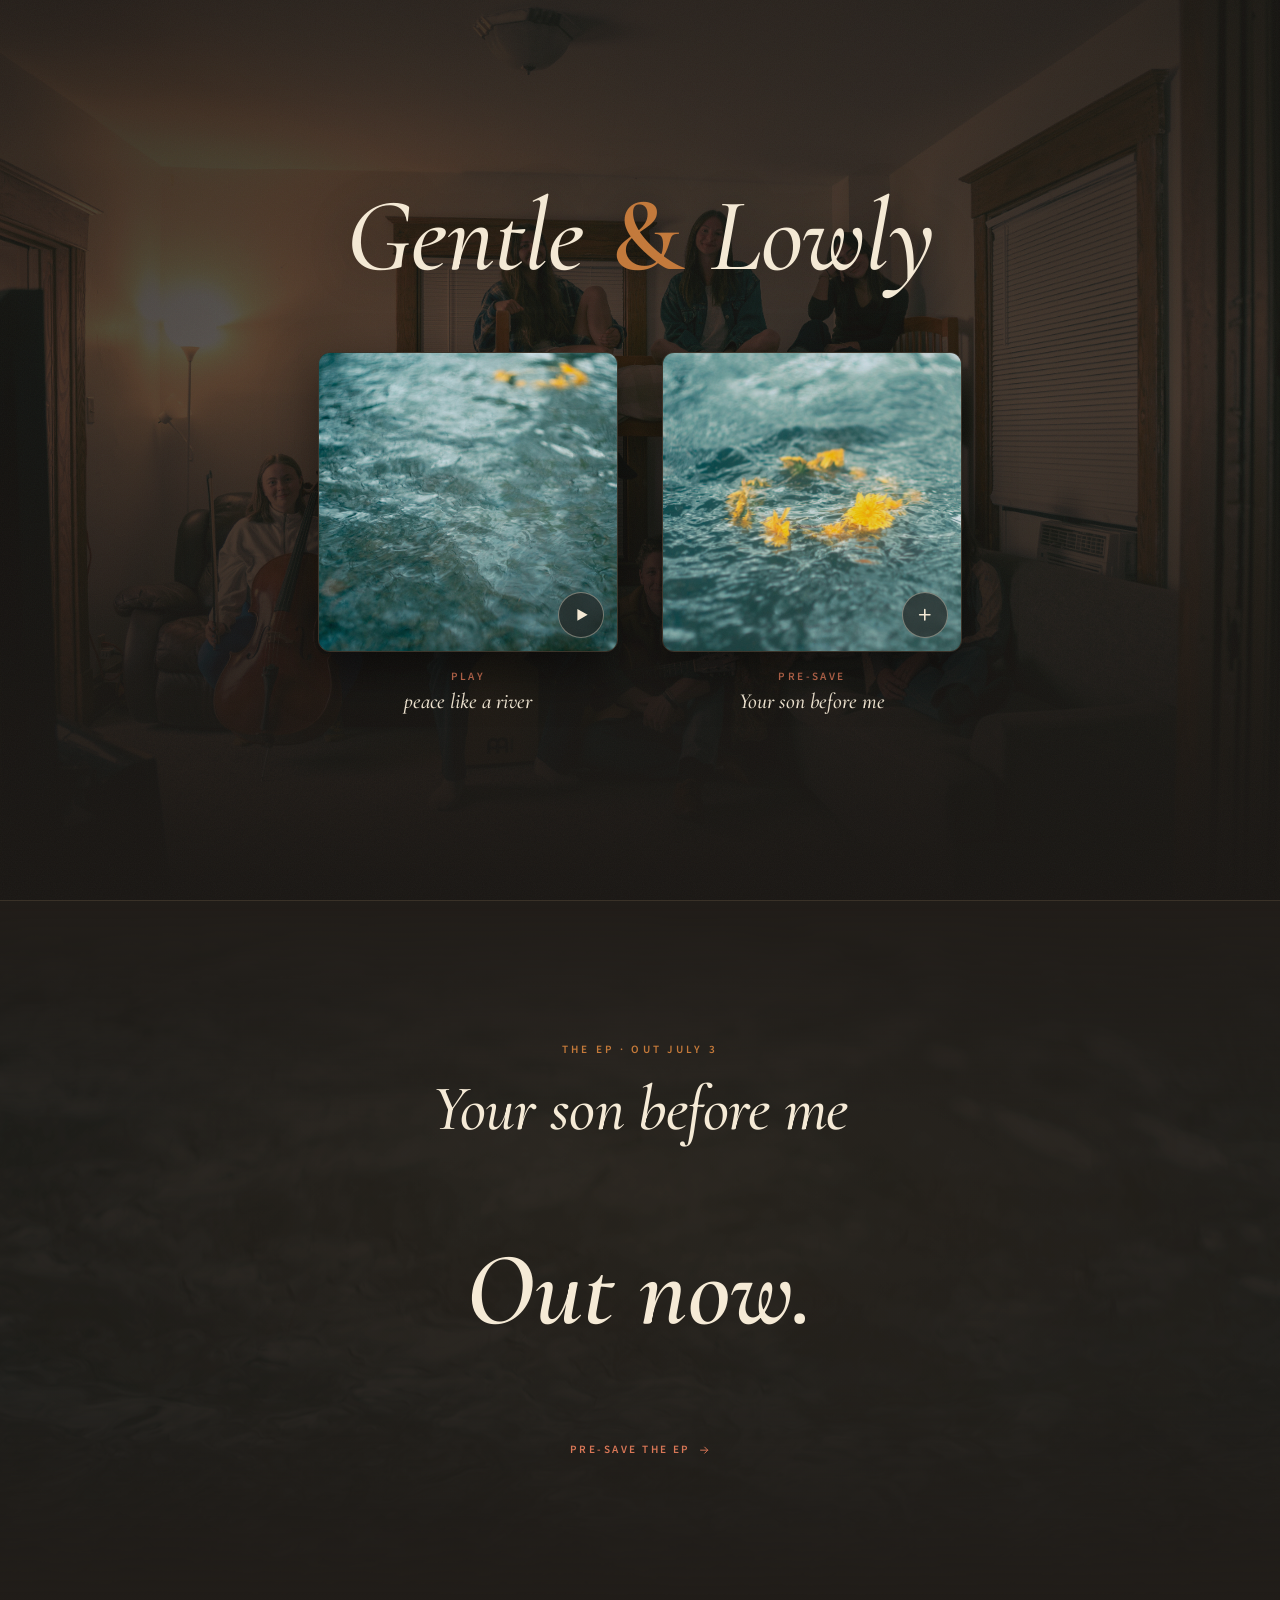
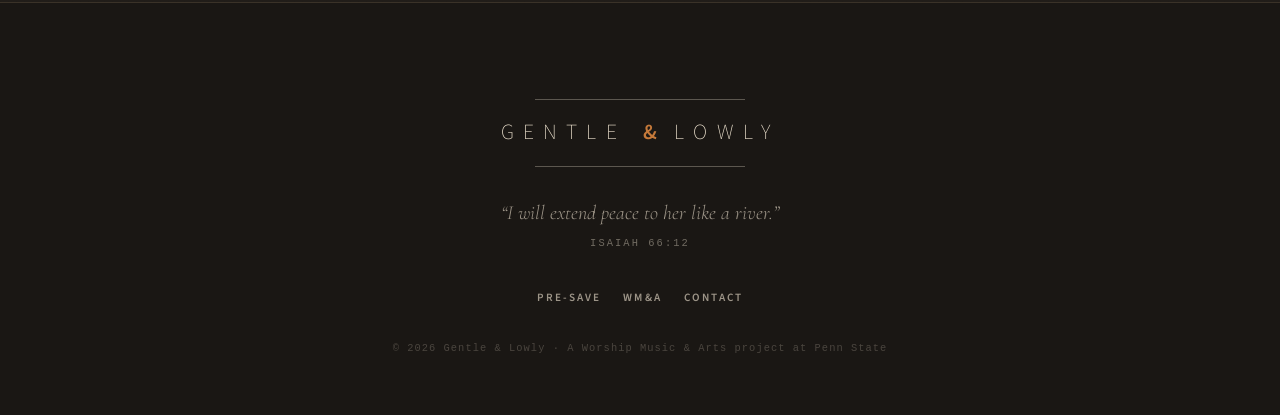
==== commit 61f85c48: "Add darkened parallax water texture behind the countdown Faint, brightness-reduced ripple cover behi" ====
--- a/index.html
+++ b/index.html
@@ -70,6 +70,7 @@
 
   <!-- ════════════════════════════ COUNTDOWN ═══════════════════════ -->
   <section class="cd" id="countdown" aria-labelledby="cd-title">
+    <div class="cd__bg" aria-hidden="true"></div>
     <div class="wrap">
       <p class="eyebrow cd__eyebrow inview">The EP &middot; out July 3</p>
       <h2 class="cd__title inview" id="cd-title">Your son before me</h2>
@@ -171,6 +172,22 @@
         tick();
         var timer = setInterval(tick, 1000);
       }
+
+      // 5 ▸ Subtle parallax on the countdown's water texture
+      var cdBg = document.querySelector('.cd__bg');
+      var reduce = window.matchMedia && window.matchMedia('(prefers-reduced-motion: reduce)').matches;
+      if (cdBg && section && !reduce) {
+        var ticking = false;
+        var move = function () {
+          var top = section.getBoundingClientRect().top;
+          cdBg.style.transform = 'translate3d(0,' + (top * 0.12).toFixed(1) + 'px,0)';
+          ticking = false;
+        };
+        var onScroll = function () { if (!ticking) { ticking = true; requestAnimationFrame(move); } };
+        move();
+        window.addEventListener('scroll', onScroll, { passive: true });
+        window.addEventListener('resize', onScroll, { passive: true });
+      }
     })();
   </script>
 </body>
--- a/css/styles.css
+++ b/css/styles.css
@@ -234,6 +234,8 @@
    COUNTDOWN
    ============================================================ */
 .cd {
+  position: relative;
+  overflow: hidden;
   min-height: 78svh;
   display: flex; flex-direction: column; justify-content: center;
   text-align: center;
@@ -243,6 +245,22 @@
     radial-gradient(90% 70% at 50% 40%, rgba(196,121,58,0.07), transparent 70%),
     var(--espresso-2);
 }
+/* Darkened water texture, faint behind the gray, parallaxes on scroll. */
+.cd__bg {
+  position: absolute; left: 0; right: 0; top: -14%; height: 128%;
+  z-index: 0;
+  background: url('../img/peace-like-a-river.jpg') center / cover no-repeat;
+  opacity: 0.20;
+  filter: brightness(0.42) saturate(0.85);
+  will-change: transform;
+  pointer-events: none;
+}
+/* keep the gray prominent + soften edges into the espresso */
+.cd::before {
+  content: ""; position: absolute; inset: 0; z-index: 1; pointer-events: none;
+  background: linear-gradient(180deg, var(--espresso-2) 0%, rgba(33,29,25,0.35) 30%, rgba(33,29,25,0.35) 70%, var(--espresso-2) 100%);
+}
+.cd .wrap { position: relative; z-index: 2; }
 .cd__eyebrow { margin: 0; }
 .cd__title {
   font-family: var(--font-display);
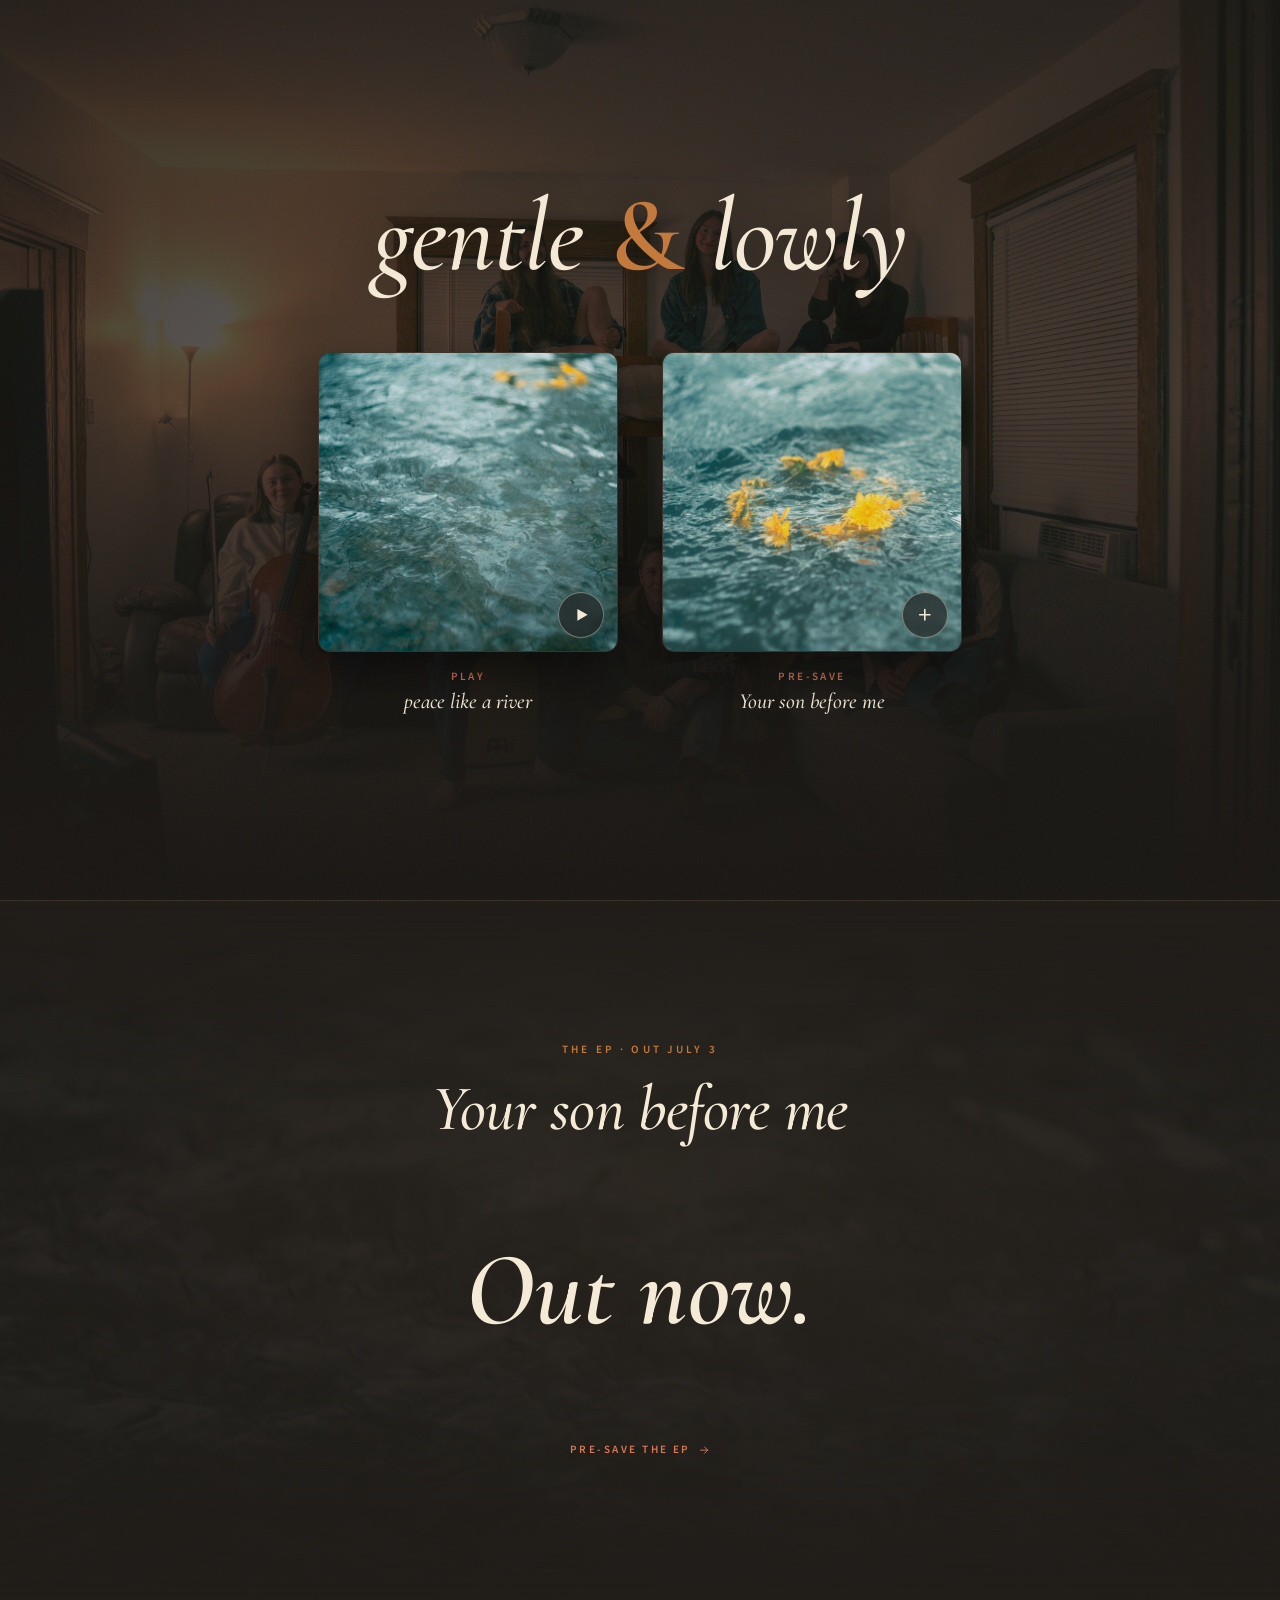
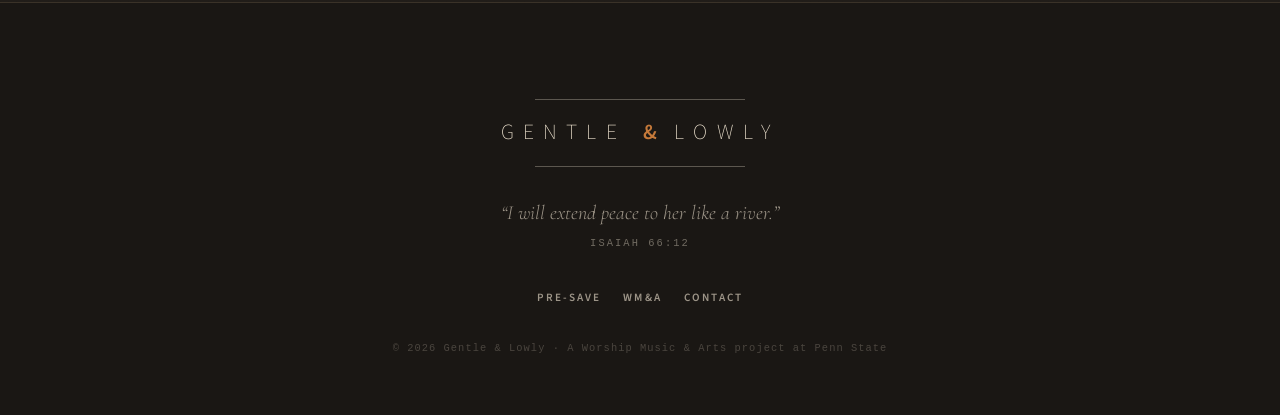
==== commit ee24e2a0: "Lowercase the hero wordmark to "gentle & lowly" Co-Authored-By: Claude Opus 4.8 <noreply@anthropic.c" ====
--- a/index.html
+++ b/index.html
@@ -28,7 +28,7 @@
     <div class="hero__veil" aria-hidden="true"></div>
 
     <div class="wrap hero__inner">
-      <h1 class="hero__wordmark reveal" data-d="1">Gentle <span class="amp">&amp;</span> Lowly</h1>
+      <h1 class="hero__wordmark reveal" data-d="1">gentle <span class="amp">&amp;</span> lowly</h1>
 
       <!-- Main CTA: the two album covers -->
       <div class="releases reveal" data-d="2">
